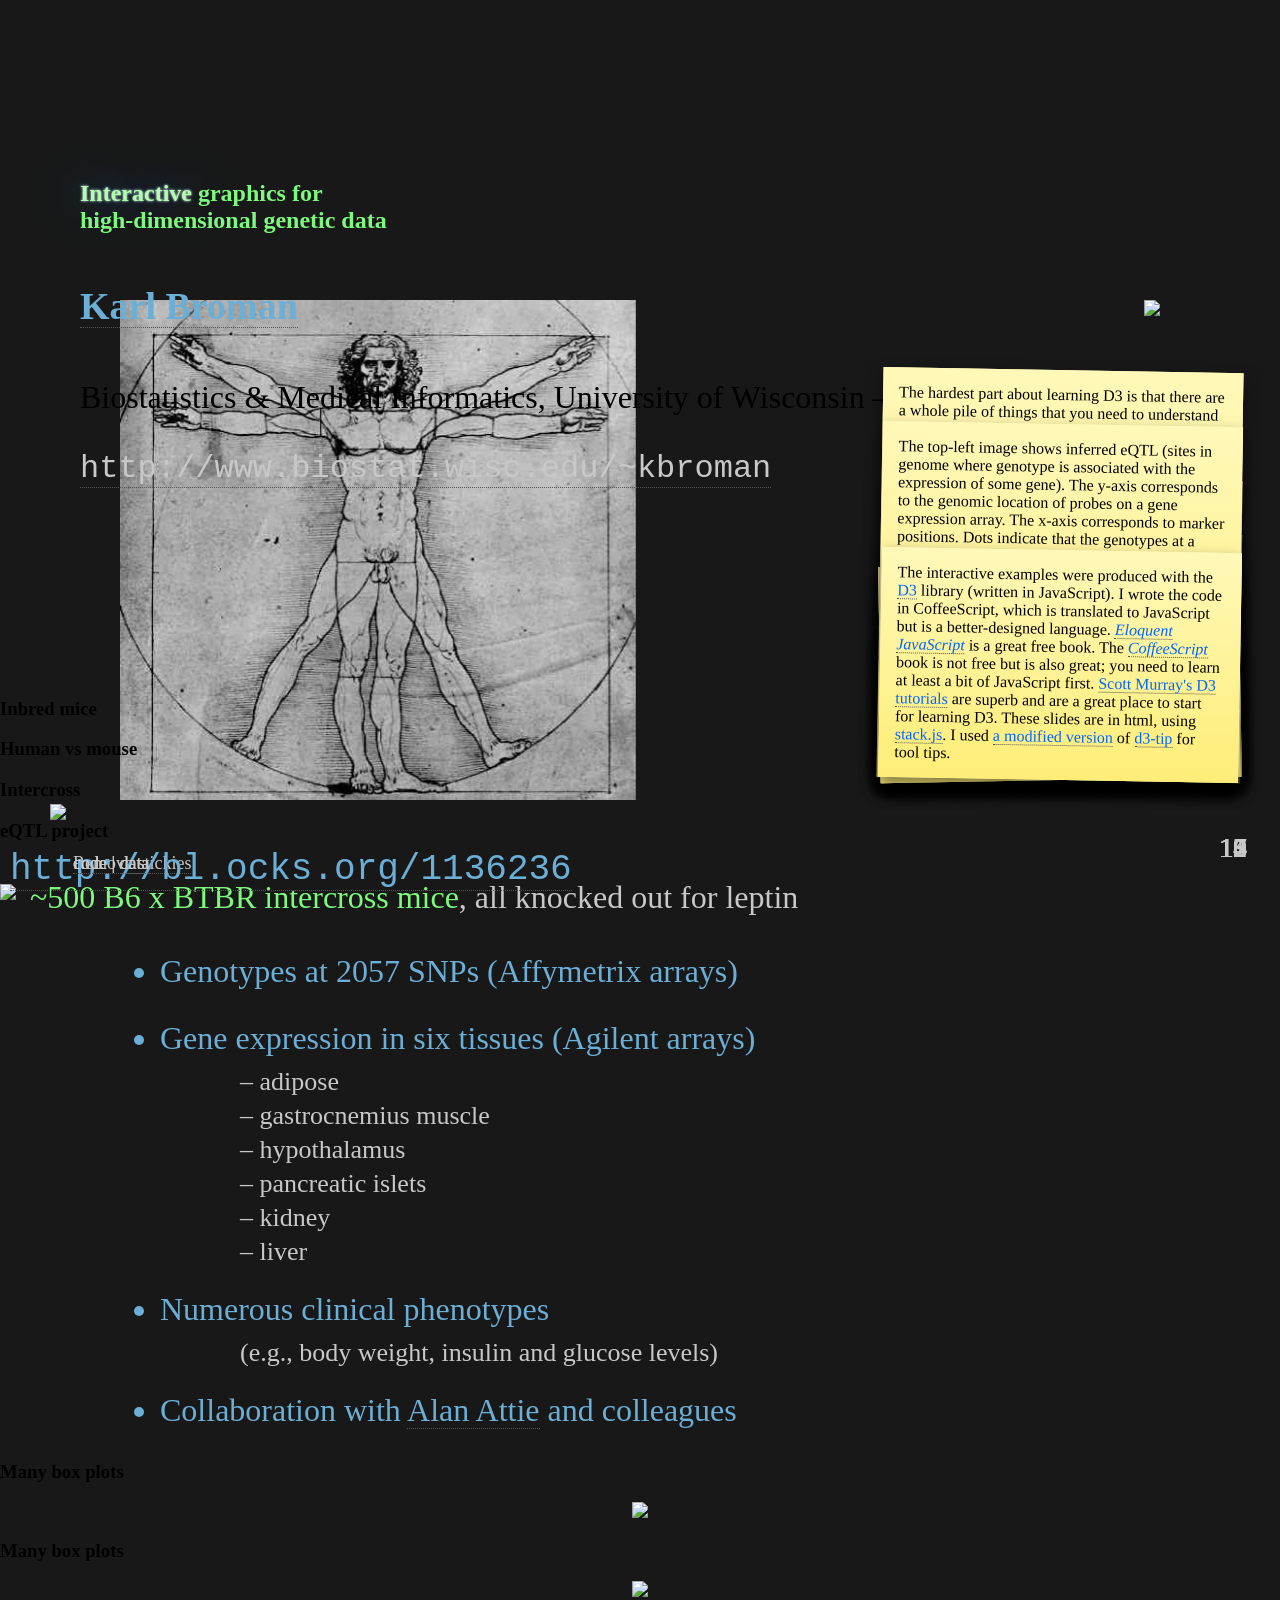
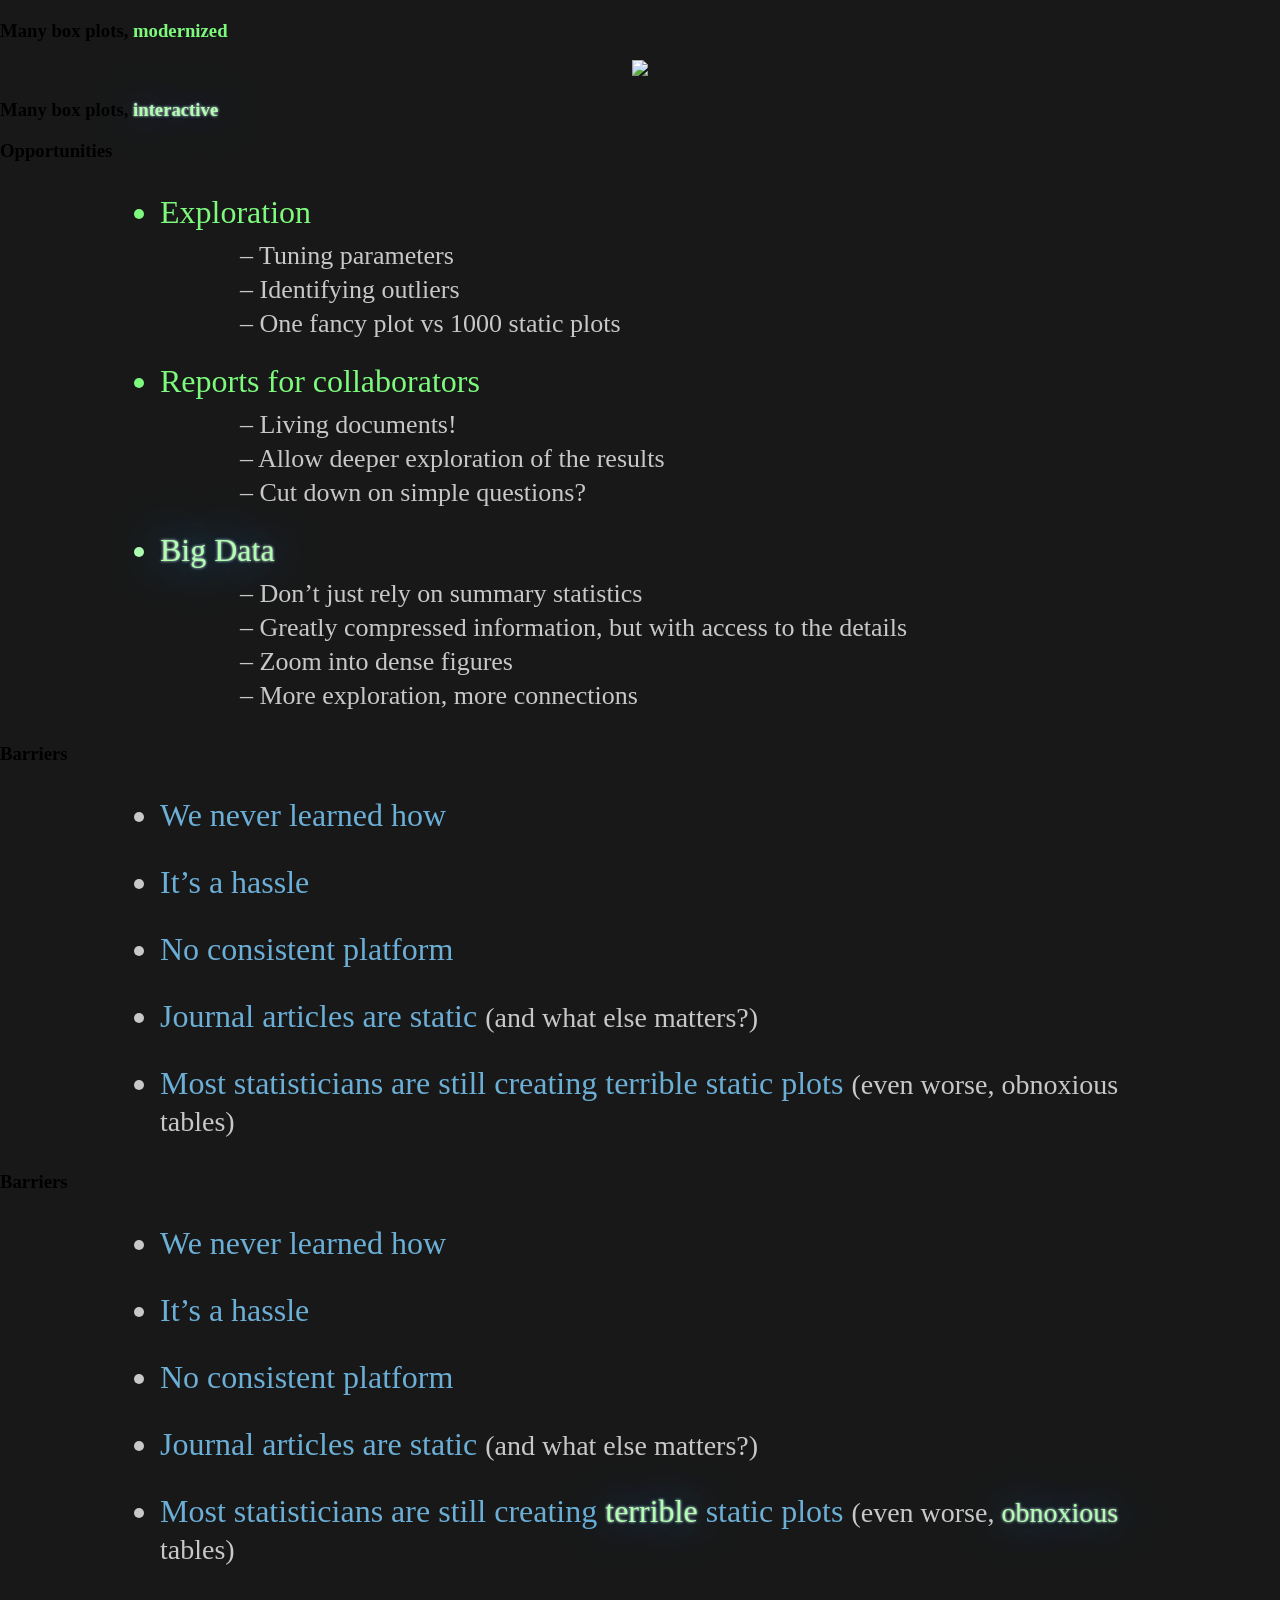
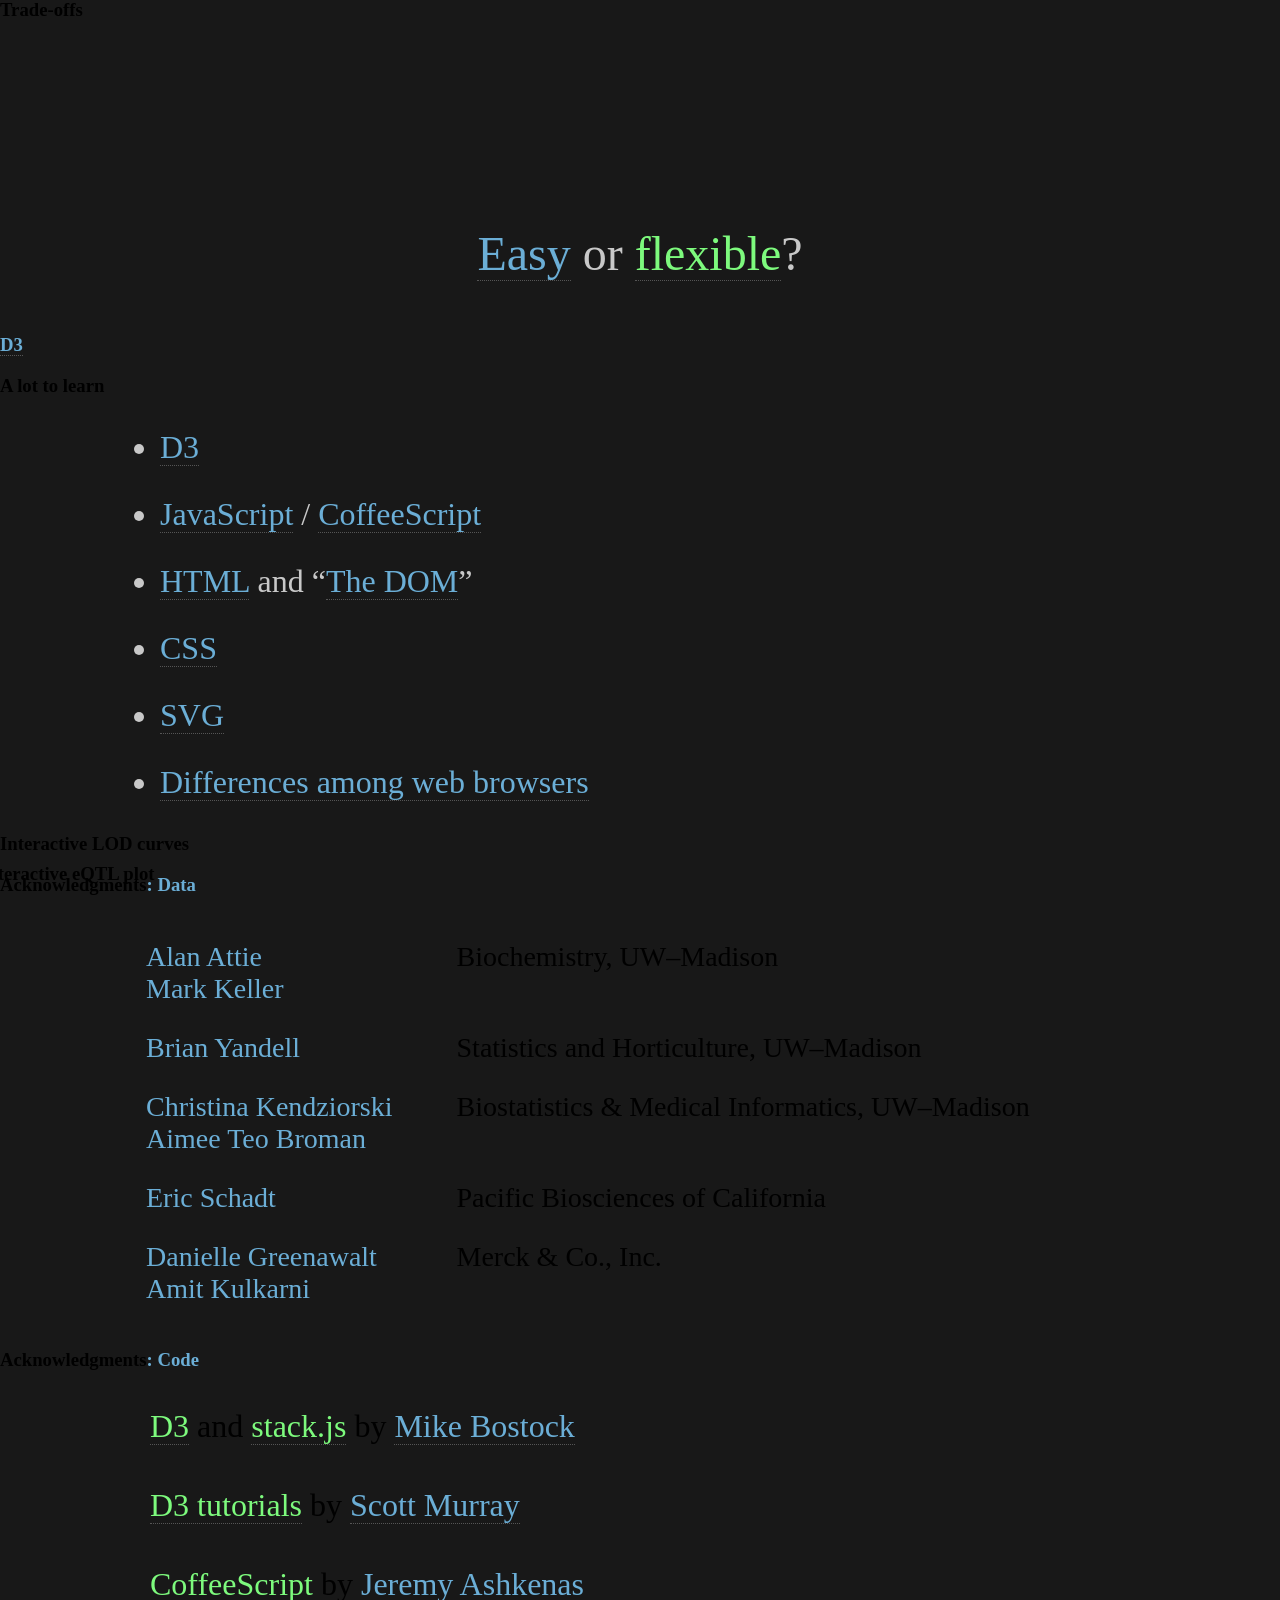
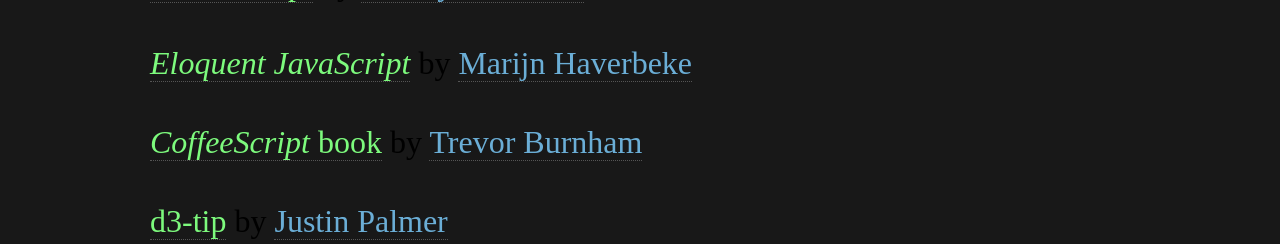
==== index.html @ 9502da22 "Add another acknowledgment slide" ====
<!DOCTYPE html>
<html>
<head>
<meta charset="utf-8">
<meta name="apple-mobile-web-app-capable" content="yes">

<style>
@import url(css/sperm.css);
@import url(css/stack.css);
@import url(css/d3-tip.css);
@import url(css/figures.css);
@import url(css/kbroman_talk.css);
/* comment following line to get rid of notes; uncommented to show notes */
/* @import url(css/kbroman_presentation.css); */
</style>

<script charset="utf-8" type="text/javascript" src="js/d3.js"></script>
<script type="text/javascript" src="js/d3.tip.js"></script>

<title>Interactive graphics for high-dimensional genetic data</title>
</head>
<body class="overview">





<section class="titlepage">
<h2 class="highlight"><font id="flash" class="glow">Interactive</font> graphics for<br> high-dimensional genetic data</h2>

<h4><a href="http://www.biostat.wisc.edu/~kbroman">Karl Broman</a></h4>
<p class="nopadding">Biostatistics &amp; Medical Informatics, University of Wisconsin
&ndash; Madison</p>

<p class="nopadding"><code><a href="http://www.biostat.wisc.edu/~kbroman"
class="gray">http://www.biostat.wisc.edu/~kbroman</a></code></p>

<script type="text/javascript">
var flashText = d3.select("body").select("#flash");

var flashToggle = 0; // when flashing, keeps track of on/off
var stateToggle = 0; // goes between 0 (off), 1 (on) and 2 (flashing)

var flashFunc =
      function() {
        flashText.attr("class", function() {
          if(flashToggle==5) {
            flashToggle=-1;
            return("highlight"); }
          else return("glow"); });

        flashToggle++;
      };

var flashInterval = setInterval(flashFunc, 400);

flashText.on("click", function() {
    if(stateToggle==0) {
      clearInterval(flashInterval);
      d3.select(this).attr("class", "highlight");
    }
    else if(stateToggle==1) {
      d3.select(this).attr("class", "glow");
    }
    else {
      d3.select(this).attr("class", "highlight");
      flashToggle = 0;
      flashInterval = setInterval(flashFunc, 400);
    }
    stateToggle++;
    if(stateToggle > 2) stateToggle = 0;
});
</script>

<p class="codelink"><a href="presentation.html" class="gray">Remove stickies</a>

<aside>
I've come to believe that data visualization can be more important
than precise statistical inference, particularly for high-dimensional
data.  In these slides, I will show a bit of my efforts to develop
interactive graphics for expression genetic data.<br><br>

Click on the link at the bottom-left to remove these
notes.<br><br>

The flashing &ldquo;interactive&rdquo; is a joke; click
on it to switch among off/on/flashing.<br><br>

These slides were tested for Safari on a Mac and might look terrible
in some browsers.  I have a lot more to learn about handling browser
differences.
</aside>

</section>





<section>

<h3>Inbred mice</h3>

<img style="position:fixed;bottom: 0px; left:0px; z-index: -1;" width="1280px" src="figs/inbredmice.jpg" />

<aside>
I first need to provide a bit of context.  My research concerns
genetics, and I focus particularly on mouse genetics.<br><br> I think
these are <a href="http://jaxmice.jax.org/strain/000689.html">SWR
mice</a>; the photo is from <a
href="http://cals.ncsu.edu/genetics/index.php/people/david-threadgill/">David
Threadgill</a>.
</aside>

<p class="pg">2</p></section>






<section>

<h3>Human vs mouse</h3>

<img style="position:fixed;top: 300px; left:120px; z-index: -1;" height="500px" src="figs/da-vinci-man.jpg" />

<img style="position:fixed;top: 300px; right:120px; z-index: -1;" height="500px" src="figs/vitruvian_mouse.jpg" />

<aside>
Mice are not humans, but you can learn a great deal about human
biology and disease from mice.<br><br>

The figure on the right is from <a
href="http://www.daviddeen.com">David Deen</a>.
</aside>


<p class="pg">3</p></section>





<section>

<h3>Intercross</h3>

<img style="position:fixed;bottom: 80px; left:50px; z-index: -1;" src="figs/intercross.png" />

<aside>
I study the genetics of complex traits in experimental crosses.  The
intercross is the most common type of experimental cross: two inbred
strains are mated, and then their offspring are mated.  We measure
genotypes along chromosomes and look for sites in the genome for which
genotype is associated with some trait.
</aside>

<p class="pg">4</p></section>



<section>

<h3>eQTL project</h3>

<p class="highlight">~500 B6 x BTBR intercross mice<font class="gray">, all knocked out for leptin</font></h4>

<ul class="tight">
  <li class="lowlight">Genotypes at 2057 SNPs (Affymetrix arrays)</li>
  <li class="lowlight">Gene expression in six tissues (Agilent arrays)</li>
      <ul>
        <li>adipose</li>
        <li>gastrocnemius muscle</li>
        <li>hypothalamus</li>
        <li>pancreatic islets</li>
        <li>kidney</li>
        <li>liver</li>
      </ul>
  <li class="lowlight">Numerous clinical phenotypes</li>
      <ul class="nodash"><li>(e.g., body weight, insulin and glucose levels)</li></ul>
  <li class="lowlight">Collaboration with <a href="http://www.biochem.wisc.edu/faculty/attie/">Alan Attie</a> and colleagues</li>

</ul>       



<aside>
My first adventure with big data: 500 mice x 6 arrays x 40k
measurements.  The goal is to identify genes that contribute to
obesity-induced diabetes.<br><br>

With 500 arrays of 40k measurements, you would think we would be
making many more plots than usual.  But, rather, we tend to make <font
class="highlight">no</font> plots<br><br>

If you can't look at all 500 histograms, you tend not to look at any.
</aside>

<p class="pg">5</p></section>





<section>
<h3>Many box plots</h3>


<div align="center">
<img src="figs/manyboxplots_oldschool.png">
</div>

<aside>500 boxplots, each summarizing 40k measurements.
<br><br> Standard box plots don't work well with large data sets.  The
usual five-number summaries don't give tail information, and it's hard
to show <font class="highlight">many</font> boxplots.</aside>


<p class="pg">6</p></section>





<section>
<h3>Many box plots</h3>


<div align="center">
<img src="figs/manyboxplots_oldschoolB.png">
</div>

<aside>Boxplots with large datasets are made even worse by use of
the usual rule for depicting &ldquo;outliers.&rdquo; </aside>


<p class="pg">6</p></section>





<section>
<h3>Many box plots, <font class="highlight">modernized</font></h3>


<div align="center">
<img src="figs/manyboxplots.png">
</div>

<aside>
I like this better: use lines to connect various quantiles. (Here, the
1, 5, 10, 25, 50, 75, 90, 95, and 99%iles.)  <br><br>

Wouldn't it be nice to click on an array and see the corresponding
histogram?
</aside>


<p class="pg">7</p></section>



<section>
<h3>Many box plots, <font class="glow">interactive</font></h3>


<div id="manyboxplots">
</div>

<aside>
Hover over an array above and see the corresponding histogram.  Click
on an array for the histogram to persist; click again to make it go
away.<br><br>

Why aren't all of our graphs interactive?
</aside>


<p class="codelink">
<a href="coffee/manyboxplots.coffee" class="gray">code</a> |
<a href="data/hypo.json" class="gray">data</a>


<script type="text/javascript" src="js/manyboxplots.js"></script>
<p class="pg">8</p></section>



<section>
<h3>Opportunities</h3>

<ul class="tight">
  <li class="highlight">Exploration</li>
       <ul>
         <li>Tuning parameters
         <li>Identifying outliers
         <li>One fancy plot vs 1000 static plots
       </ul>

  <li class="highlight">Reports for collaborators</li>
       <ul>
         <li>Living documents!
         <li>Allow deeper exploration of the results
         <li>Cut down on simple questions?
       </ul>

  <li class="glow">Big Data</li>
       <ul>
         <li>Don&rsquo;t just rely on summary statistics
         <li>Greatly compressed information, but with access to the details
         <li>Zoom into dense figures
         <li>More exploration, more connections
       </ul>

</ul>

<aside>
The routine use of interactive graphics for exploratory data analysis
seems a bit out of reach, but surely is possible.<br><br>

Incorporating such graphics in reports to our collaborators could be
really valueable.<br><br>

Perhaps the greatest opportunity is for the exploration of large,
complex data sets.
</aside>

<p class="pg">9</p></section>



<section>
<h3>Barriers</h3>

<ul class=small style="margin-right:100px;">
  <li><font class="lowlight">We never learned how</font>
  <li><font class="lowlight">It&rsquo;s a hassle</font>
  <li><font class="lowlight">No consistent platform</font>
  <li><font class="lowlight">Journal articles are static</font> <font
  class="small">(and what else matters?)</font>
  <li><font class="lowlight">Most statisticians are still creating terrible static plots</font>
       <font class="small">(even worse, obnoxious tables)</font>
</ul>

<aside>
Why aren&rsquo;t statisticians making interactive graphs?  Primarily
because we&rsquo;ve not learned how.  And it does remain somewhat
difficult.  And there are too many options, most of them incompletely
developed.<br><br>

But I think the primary reason is that journal articles are static, so
what incentive is there to develop interactive graphics tools?
<br><br>

And then most statisticians are still putting little care into
visualizations, at all.
</aside>

<p class="pg">10</p></section>

<section>
<h3>Barriers</h3>

<ul class=small style="margin-right:100px;">
  <li><font class="lowlight">We never learned how</font>
  <li><font class="lowlight">It&rsquo;s a hassle</font>
  <li><font class="lowlight">No consistent platform</font>
  <li><font class="lowlight">Journal articles are static</font> <font
  class="small">(and what else matters?)</font>
  <li><font class="lowlight">Most statisticians are still creating <font class="glow">terrible</font> static plots</font>
       <font class="small">(even worse, <font class="glow">obnoxious</font> tables)</font>
</ul>

<aside>
I mean it!  Lots of statisticians just create crappy tables, because
they&rsquo;re lazy and don&rsquo;t care.
</aside>

<p class="pg">10</p></section>



<section>
<h3>Trade-offs</h3>

<p align="center" style="margin-top:200px;font-size: 48px;"> <a href="http://code.google.com/p/google-motion-charts-with-r/">Easy</a> <font
  class="gray">or <a href="http://d3js.org" class="highlight">flexible</a>?</font>


<aside>
You have to choose between easy or flexible; you can&rsquo;t have
both.  I&rsquo;m going for flexible.
</aside>

<p class="pg">11</p></section>



<section nopadding>

<h3><a href="http://d3js.org">D3</a></h3>

<div id="sperm" class="sperm" style="position:fixed;top:-10px;left:-50px;width:1280px;height:960px;">
</div>

<div style="position:fixed;bottom:10px;left:10px;">
<code style="font-size:36px;"><a href="http://bl.ocks.org/1136236">http://bl.ocks.org/1136236</a></code></div>

<aside>
I'm focusing on using <a href="http://d3js.org">D3</a>, a javascript
library for data visualization.  (D3 stands for &ldquo;data-driven
documents.&rdquo;)<br><br>

This is one of the images that convinced me that I wanted to learn D3.
The code is surprisingly short and easy to follow.<br><br>

There are lots of additional examples at the <a
href="https://github.com/mbostock/d3/wiki/Gallery">D3 gallery</a>.
</aside>

<p class="pg">12</p>
</section>


<section>
<h3>A lot to learn</h3>

<ul class="small">
  <li><a href="http://d3js.org">D3</a>
  <li><a href="https://developer.mozilla.org/en-US/docs/JavaScript">JavaScript</a> /
      <a href="http://coffeescript.org">CoffeeScript</a>
  <li><a href="https://developer.mozilla.org/en-US/docs/HTML/HTML5">HTML</a> and &ldquo;<a href="http://en.wikipedia.org/wiki/Document_Object_Model">The DOM</a>&rdquo;
  <li><a href="https://developer.mozilla.org/en-US/docs/CSS">CSS</a>
  <li><a href="https://developer.mozilla.org/en-US/docs/SVG">SVG</a>
  <li><a href="http://caniuse.com">Differences among web browsers</a>
</ul>

<aside>
The hardest part about learning D3 is that there are a whole pile of
things that you need to understand simultaneously, and some of them
are rather dull. <br><br>

You need to learn the D3 library and also to code in JavaScript or
CoffeeScript (a nicer language that is translated to JavaScript).  And
the way D3 works is by manipulating elements in an HTML file,
particularly elements in an SVG object. (SVG stands for
&ldquo;scaleable vector graphics;&rdquo; it's an html-like way to
specify an image.)<br><br>

So you need to know HTML and SVG, and then also CSS (&ldquo;cascading
style sheets&rdquo;), for controlling the style (e.g. color) of
different HTML or SVG elements.<br><br>

Particularly painful is that the different browsers behave somewhat
differently, and you need to take that into account if you want your
visualizations to be useable in any browser.
</aside>

<p class="pg">13</p></section>
</section>



<section>
<h3>Interactive LOD curves</h3>

<div id="lod_and_effect" class="fig"></div>


<aside>
The curves at the top correspond to a measure of association between
genotype and insulin level.  LOD scores are log<sub>10</sub>
likelihood ratios: a transformation of the F statistic from
ANOVA.<br><br>

Click on a chromosome in the top panel to see a detailed view in the
lower-left panel.  Click on a marker in the lower-left panel to see
effect estimates and raw data on the right.  Hover over things on the
right to get some further information.
</aside>


<p class="codelink">
<a href="coffee/lod_and_effect.coffee" class="gray">code</a> |
<a href="data/insulinlod.json" class="gray">data</a>


<script type="text/javascript" src="js/lod_and_effect.js"></script>
<p class="pg">14</p></section>




<section nopadding>

<h3 style="margin-top:-10px;margin-left:-20px;">Interactive eQTL plot</h3>

<div id="cistrans" class="fig" style="margin-top:-30px;"></div>


<aside>
The top-left image shows inferred eQTL (sites in genome where genotype
is associated with the expression of some gene).  The y-axis
corresponds to the genomic location of probes on a gene expression
array.  The x-axis corresponds to marker positions.  Dots indicate
that the genotypes at a particular marker are associated with the
expression of a particular probe.<br><br>

Hover over a point in the top-right to see all eQTL for a given probe.
Click on a point to see the LOD curves across the genome for that
probe: the association between that probe's expression and genotype at
each position in the genome.<br><br>

Click on a marker in the lower LOD curve plot to see the corresponding
phenotype-vs-genotype plot in the top-right.
</aside>


<p class="codelink">
<a href="coffee/cistrans.coffee" class="gray">code</a> |
<a href="data/insulin_eqtl.json" class="gray">data</a>


<script type="text/javascript" src="js/cistrans.js"></script>
<p class="pg">15</p></section>




<section>
<h3>Acknowledgments<font class="lowlight">: Data</font></h3>

<div style="margin-left:120px;font-size:28px;">

<table cellspacing=25>
  <tr valign="top">
     <td class="lowlight">Alan Attie<br>Mark Keller</td>
     <td width=10></td>
     <td>Biochemistry, UW&ndash;Madison</td>
     </tr>

  <tr valign="top">
     <td class="lowlight">Brian Yandell</td>
     <td></td>
     <td>Statistics and Horticulture, UW&ndash;Madison</td>
     </tr>

  <tr valign="top">
     <td class="lowlight">Christina Kendziorski<br>Aimee Teo Broman</td>
     <td></td>
     <td>Biostatistics & Medical Informatics, UW&ndash;Madison</td>
     </tr>

  <tr valign="top">
     <td class="lowlight">Eric Schadt
     <td></td>
     <td>Pacific Biosciences of California</td>
     </tr>

  <tr valign="top">
     <td class="lowlight">Danielle Greenawalt<br>Amit Kulkarni</td>
     <td></td>
     <td>Merck & Co., Inc.</td>
     </tr>
</table>
</div>

<aside>
Many people are involved in the study that led to this work.
</aside>

<p class="pg">16</p></section>

<section>
<h3>Acknowledgments<font class="lowlight">: Code</font></h3>

<div style="margin-left:120px">
  <p><a href="http://d3js.org" class="highlight">D3</a> and <a href="https://github.com/mbostock/stack" class="highlight">stack.js</a> by <a href="http://bost.ocks.org/mike" rel="author">Mike Bostock</a>

  <p><a href="http://alignedleft.com/tutorials/d3"
  class="highlight">D3 tutorials</a> by <a href="http://alignedleft.com">Scott Murray</a>

  <p><a href="http://coffeescript.org" class="highlight">CoffeeScript</a> by <a
  href="https://github.com/jashkenas">Jeremy Ashkenas</a>

  <p><a href="http://eloquentjavascript.net"
  class="highlight"><i>Eloquent JavaScript</i></a> by <a href="http://marijnhaverbeke.nl">Marijn Haverbeke</a>

  <p><a href="http://pragprog.com/book/tbcoffee/coffeescript"
  class="highlight"><i>CoffeeScript</i> book</a> by <a href="http://trevorburnham.com">Trevor Burnham</a>

  <p><a href="https://github.com/Caged/d3-tip" class="highlight">d3-tip</a> by <a href="http://labratrevenge.com">Justin Palmer</a>
</div>

<aside>
The interactive examples
were produced with the <a href="http://d3js.org">D3</a>
library (written in JavaScript). I wrote the code in CoffeeScript,
which is translated to JavaScript but is a better-designed language.  <a
href="http://eloquentjavascript.net"><i>Eloquent JavaScript</i></a> is
a great free book.  The <a
href="http://pragprog.com/book/tbcoffee/coffeescript"><i>CoffeeScript</i></a>
book is not free but is also great; you need to learn at least a bit of
JavaScript first.  <a href="http://alignedleft.com/tutorials/d3">Scott
Murray's D3 tutorials</a> are superb and are a great place to start
for learning D3.  These slides are in html, using <a
href="https://github.com/mbostock/stack">stack.js</a>.  I used <a
href="http://github.com/kbroman/d3-tip">a modified version</a> of <a
href="http://github.com/Caged/d3-tip">d3-tip</a> for tool tips.
</aside>

<p class="pg">17</p></section>


<script type="text/javascript" src="js/sperm.js"></script>
<script type="text/javascript" src="js/stack.v0.js"></script>
</body>
</html>
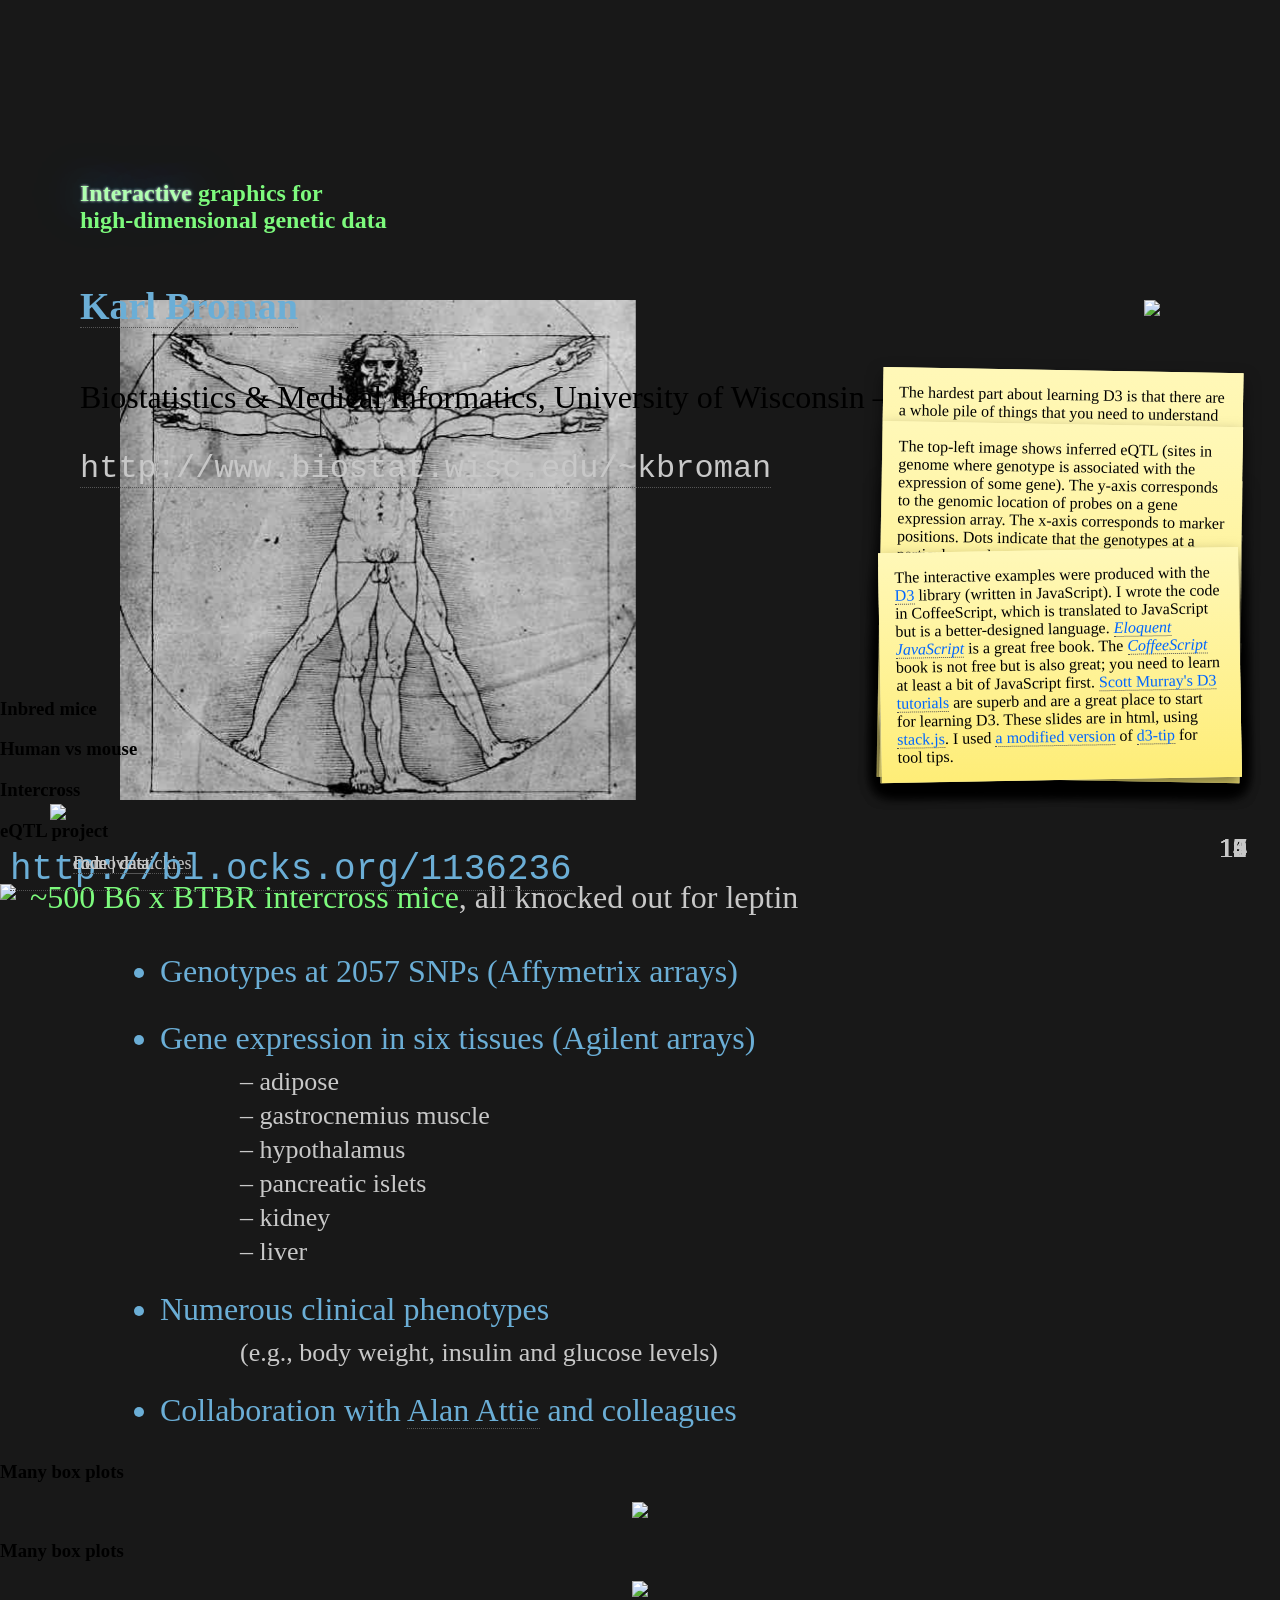
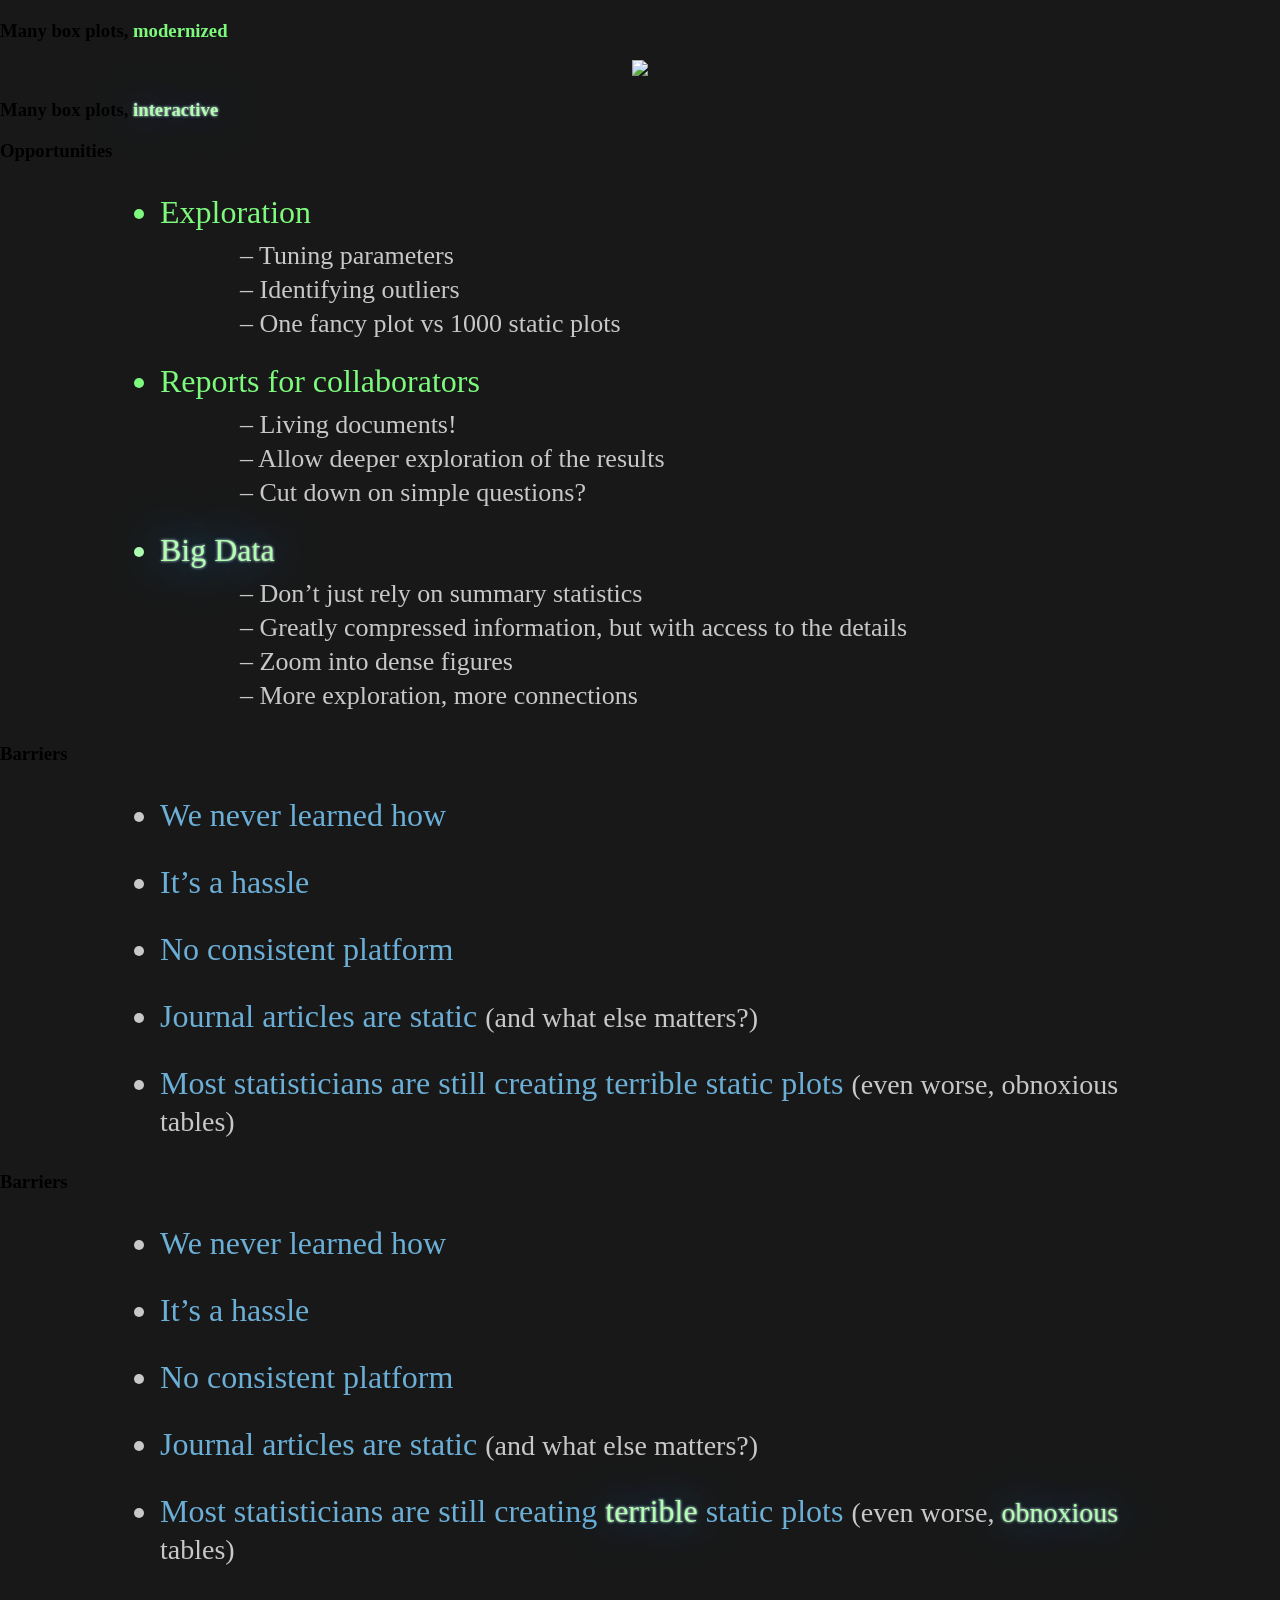
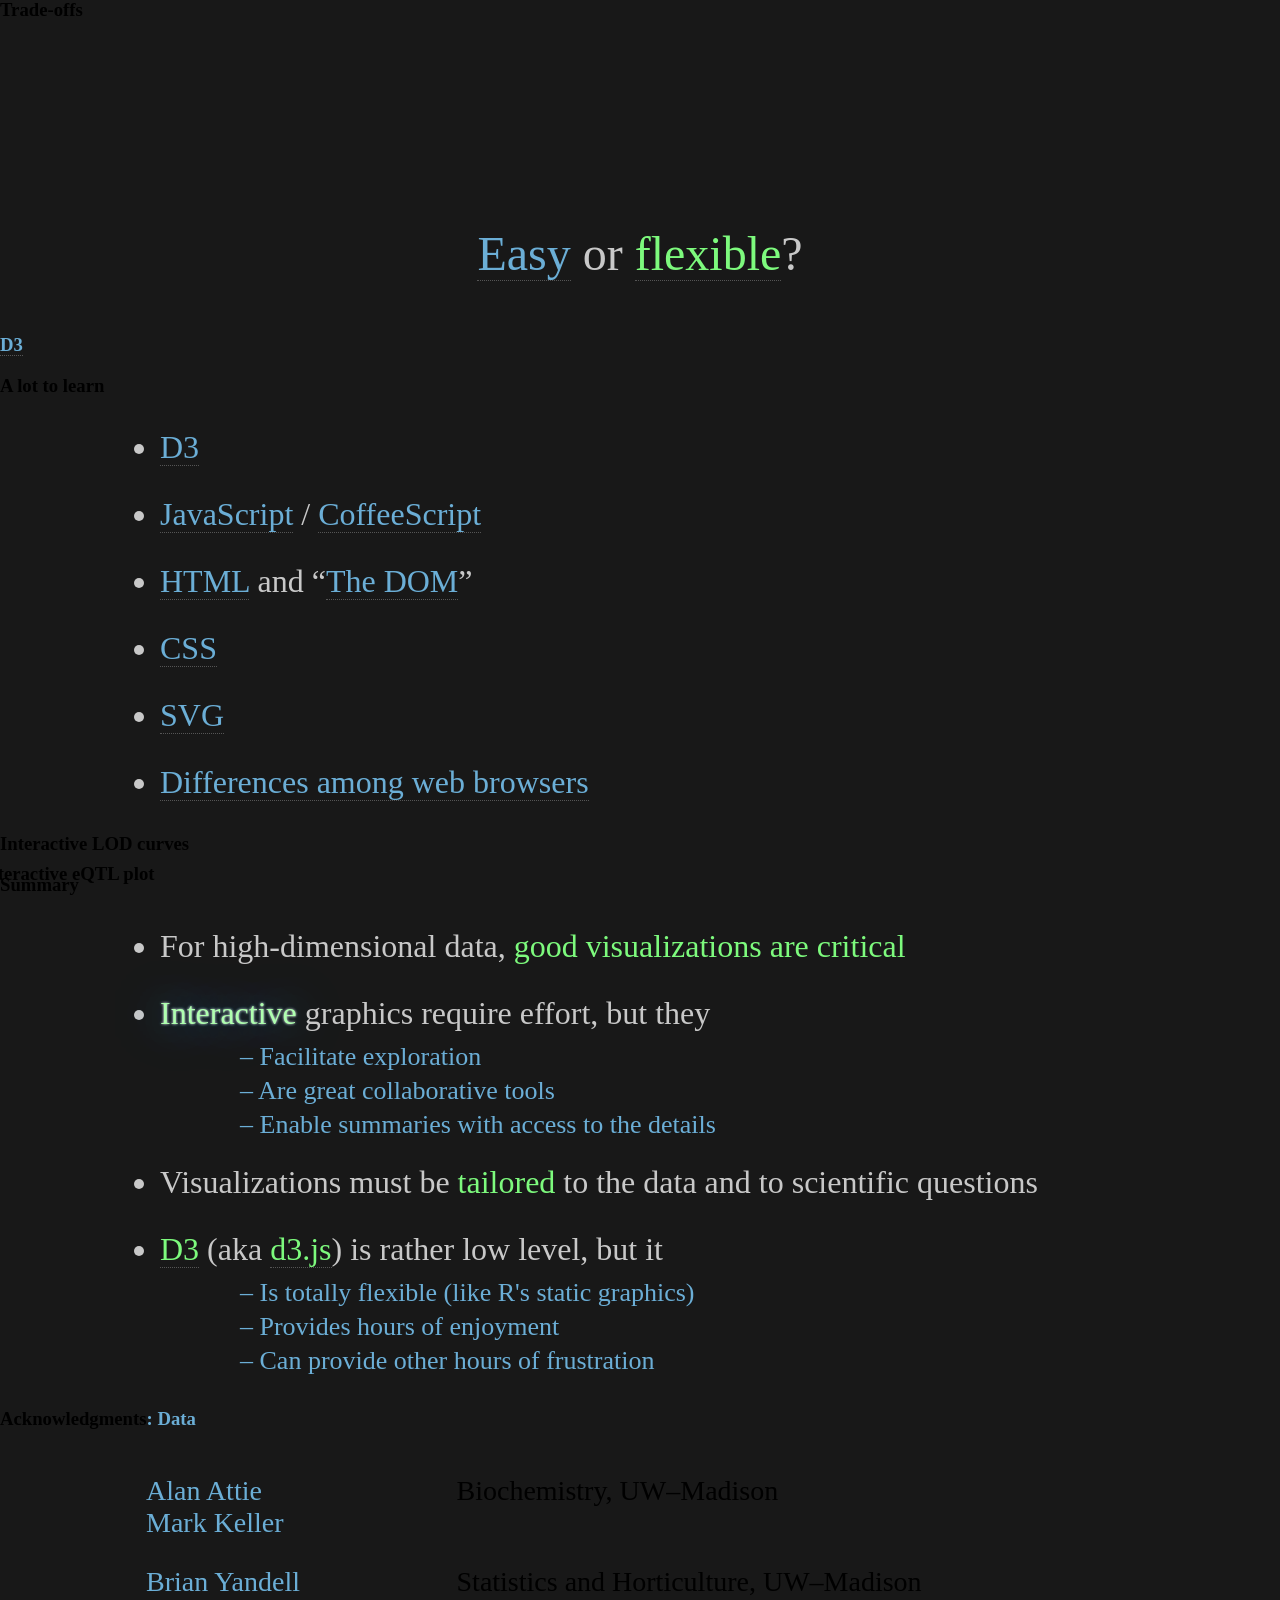
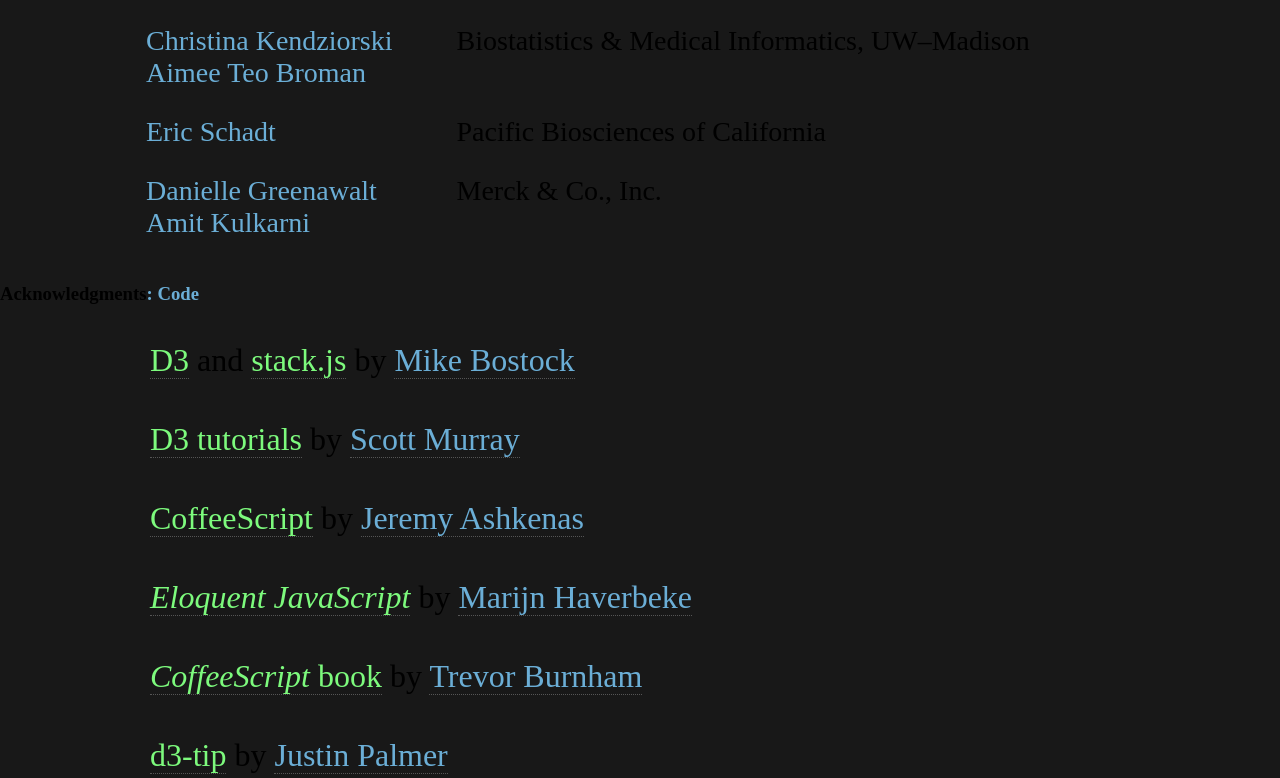
==== commit d3573c57: "Add summary slide" ====
--- a/index.html
+++ b/index.html
@@ -530,6 +530,44 @@
 
 
 <section>
+<h3>Summary</h3>
+
+<ul class="tight">
+  <li>For high-dimensional data, <font
+  class="highlight">good visualizations are critical</font></li>
+
+  <li><font class="glow">Interactive</font> graphics
+  require effort, but they</li>
+
+      <ul class="lowlight">
+        <li>Facilitate exploration</li>
+        <li>Are great collaborative tools</li>
+        <li>Enable summaries with access to the details</li>
+      </ul>
+
+  <li>Visualizations must be <font
+  class="highlight">tailored</font> to the data and to scientific
+  questions
+
+  <li><a href="http://d3js.org" class="highlight">D3</a> (aka <a
+  href="http://www.d3js.org" class="highlight">d3.js</a>) is rather low level, but it</li>
+      <ul class="lowlight">
+        <li>Is totally flexible (like R's static graphics)</li>
+        <li>Provides hours of enjoyment</li>
+        <li>Can provide other hours of frustration</li>
+      </ul>
+
+</ul>
+
+<aside>
+It's always good to have a summary slide with your key points.
+</aside>
+
+<p class="pg">16</p></section>
+      
+
+
+<section>
 <h3>Acknowledgments<font class="lowlight">: Data</font></h3>
 
 <div style="margin-left:120px;font-size:28px;">
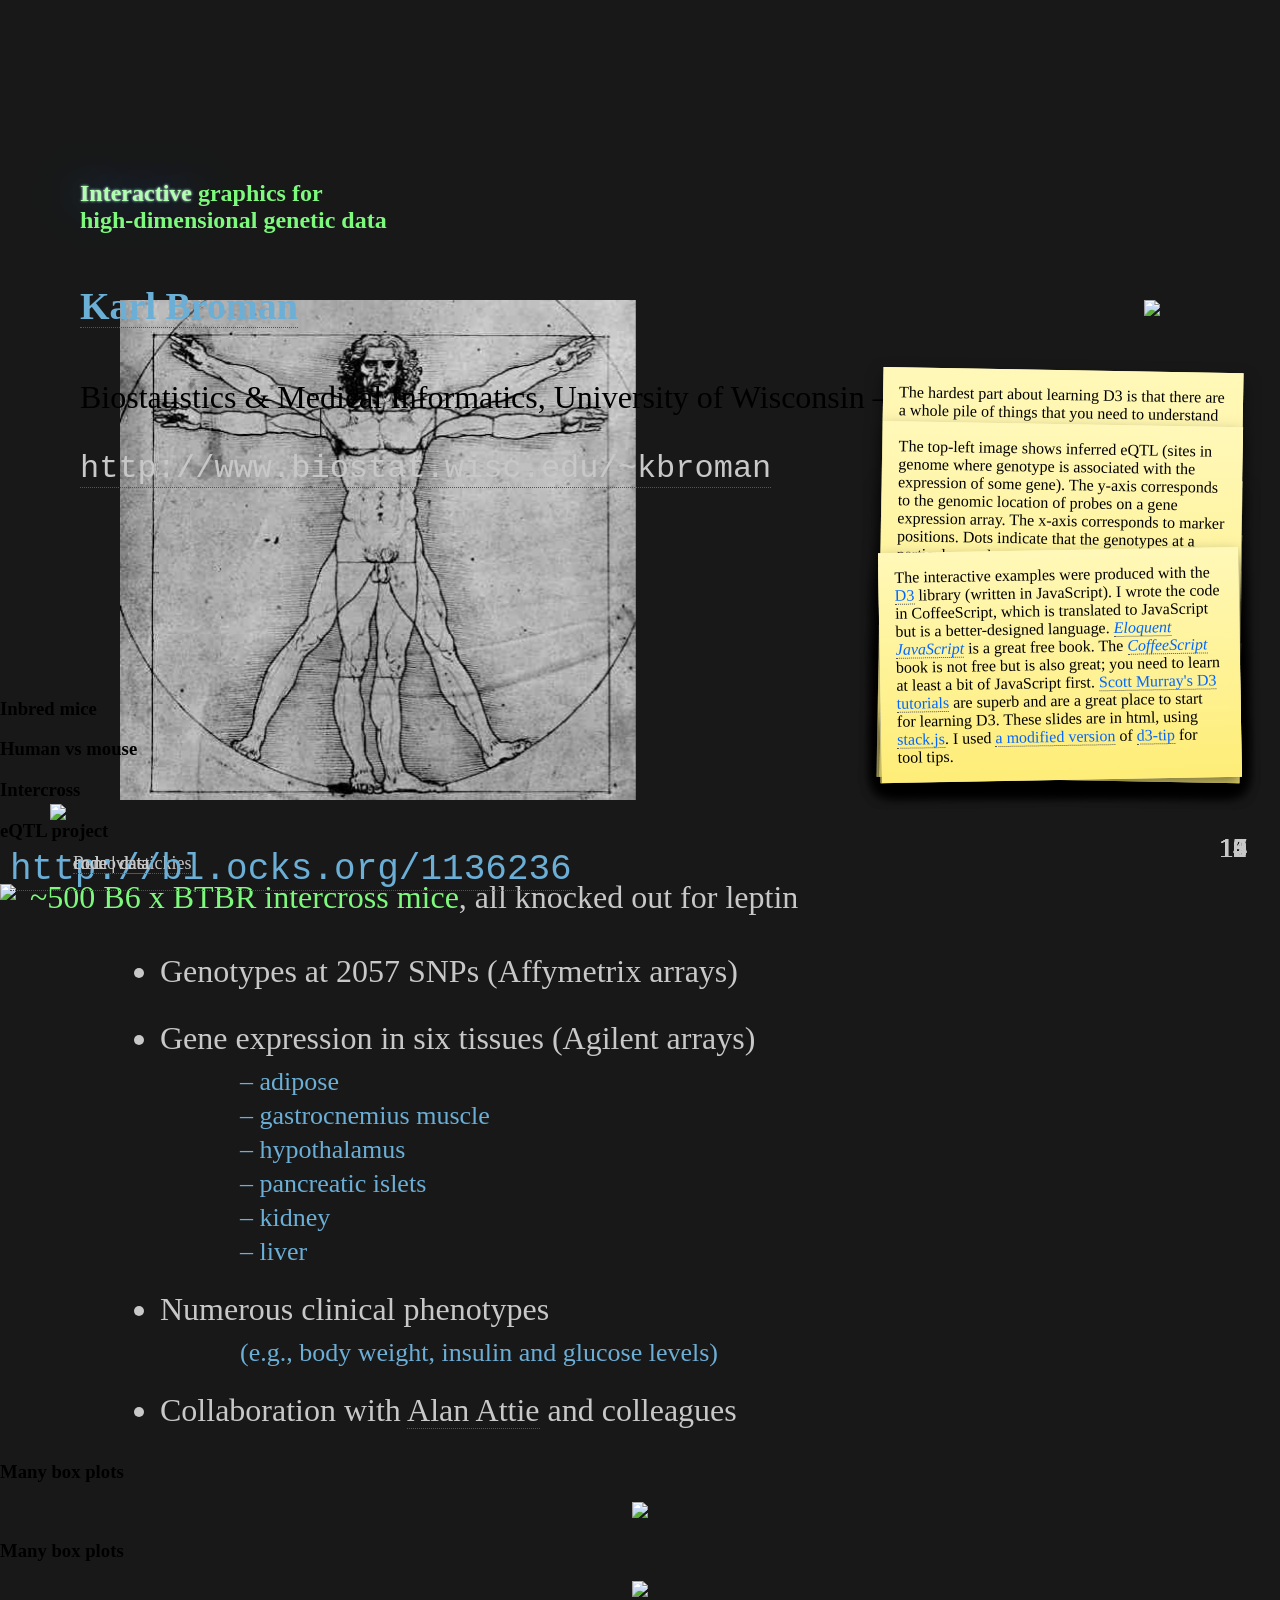
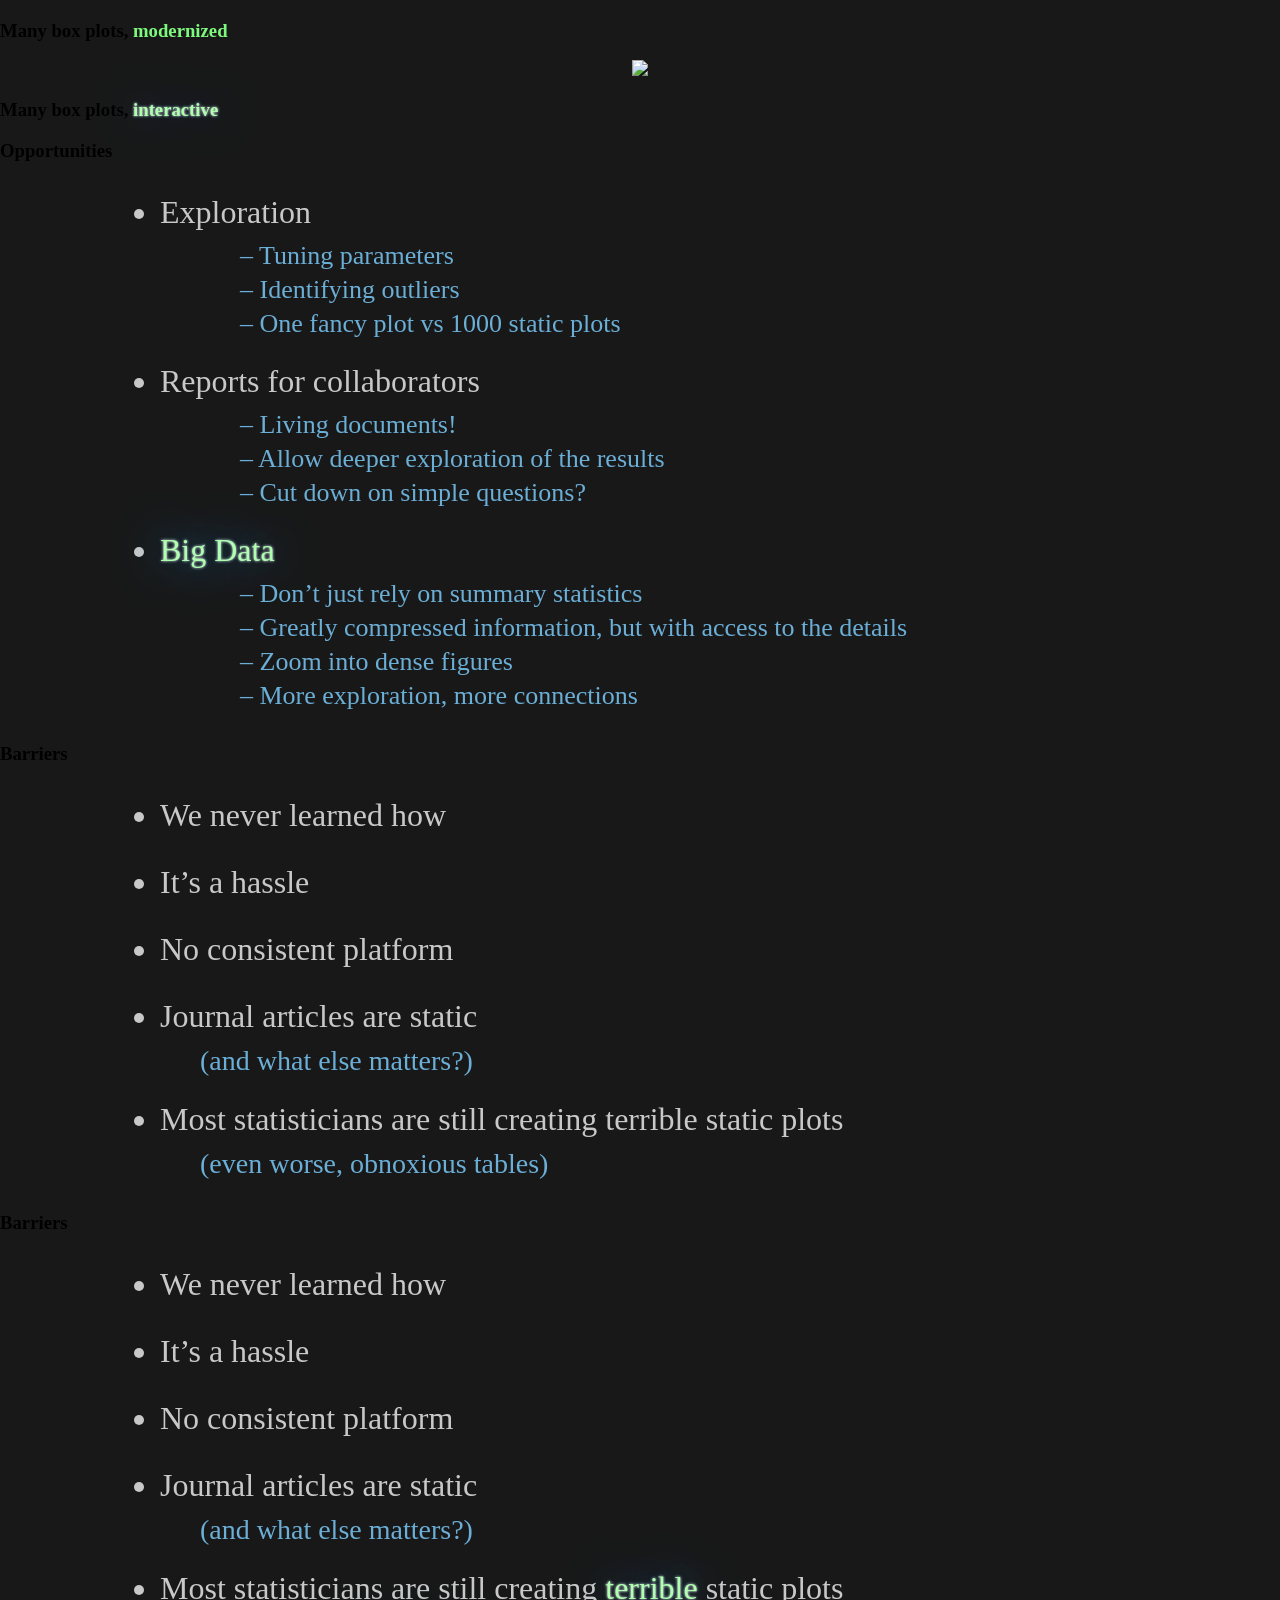
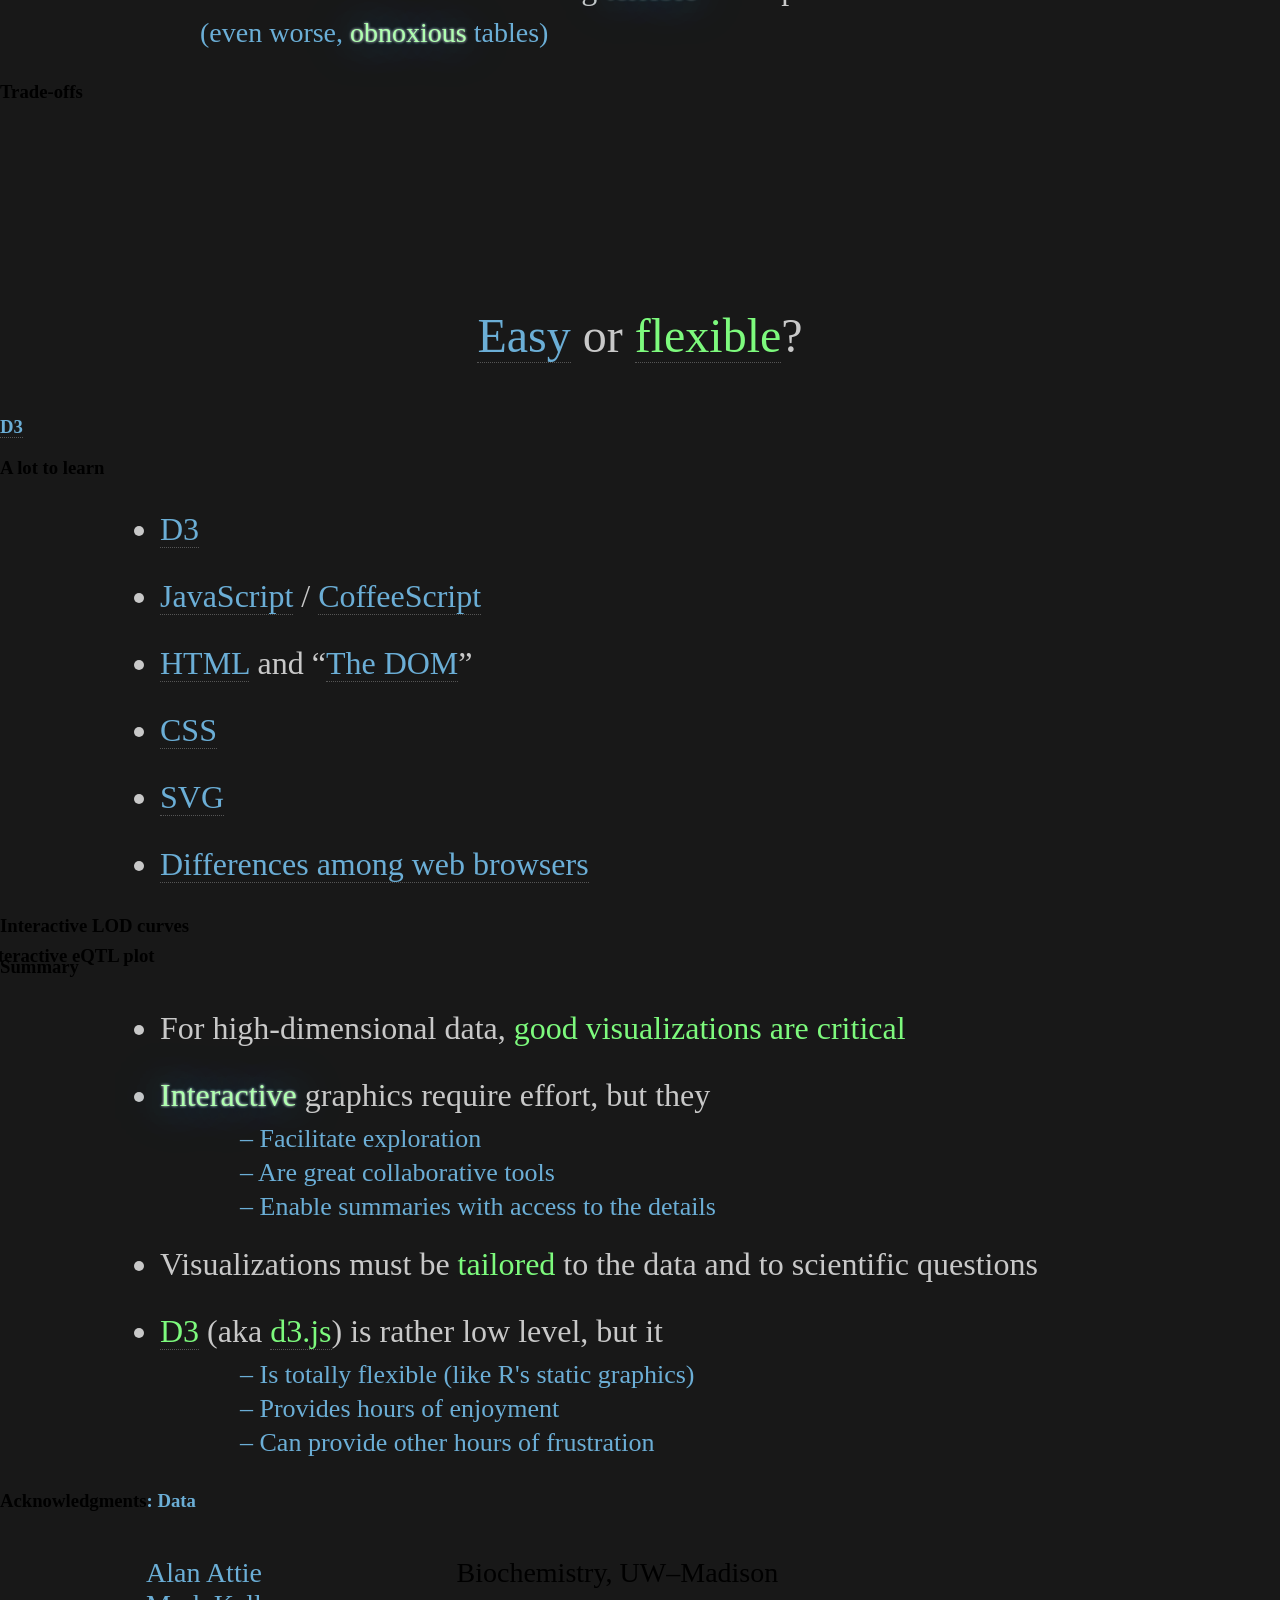
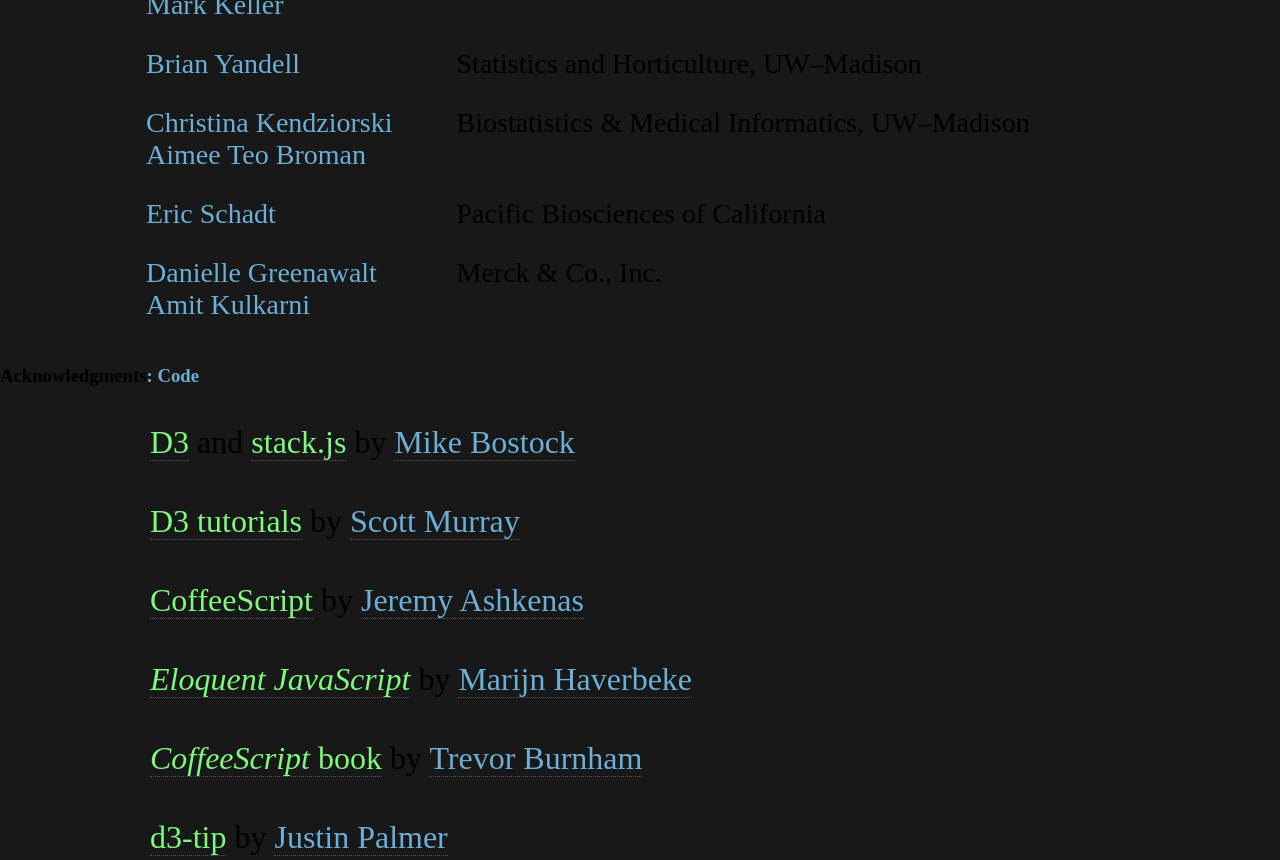
==== commit e3f779c2: "Change colors in bullet lists" ====
--- a/index.html
+++ b/index.html
@@ -167,9 +167,9 @@
 <p class="highlight">~500 B6 x BTBR intercross mice<font class="gray">, all knocked out for leptin</font></h4>
 
 <ul class="tight">
-  <li class="lowlight">Genotypes at 2057 SNPs (Affymetrix arrays)</li>
-  <li class="lowlight">Gene expression in six tissues (Agilent arrays)</li>
-      <ul>
+  <li>Genotypes at 2057 SNPs (Affymetrix arrays)</li>
+  <li>Gene expression in six tissues (Agilent arrays)</li>
+      <ul class="lowlight">
         <li>adipose</li>
         <li>gastrocnemius muscle</li>
         <li>hypothalamus</li>
@@ -177,9 +177,10 @@
         <li>kidney</li>
         <li>liver</li>
       </ul>
-  <li class="lowlight">Numerous clinical phenotypes</li>
-      <ul class="nodash"><li>(e.g., body weight, insulin and glucose levels)</li></ul>
-  <li class="lowlight">Collaboration with <a href="http://www.biochem.wisc.edu/faculty/attie/">Alan Attie</a> and colleagues</li>
+  <li>Numerous clinical phenotypes</li>
+      <ul class="nodash"><li class="lowlight">(e.g., body weight, insulin and glucose levels)</li></ul>
+  <li>Collaboration with <a
+  href="http://www.biochem.wisc.edu/faculty/attie/" class="gray">Alan Attie</a> and colleagues</li>
 
 </ul>       
 
@@ -292,22 +293,22 @@
 <h3>Opportunities</h3>
 
 <ul class="tight">
-  <li class="highlight">Exploration</li>
-       <ul>
+  <li>Exploration</li>
+       <ul class="lowlight">
          <li>Tuning parameters
          <li>Identifying outliers
          <li>One fancy plot vs 1000 static plots
        </ul>
 
-  <li class="highlight">Reports for collaborators</li>
-       <ul>
+  <li>Reports for collaborators</li>
+       <ul class="lowlight">
          <li>Living documents!
          <li>Allow deeper exploration of the results
          <li>Cut down on simple questions?
        </ul>
 
-  <li class="glow">Big Data</li>
-       <ul>
+  <li><font class="glow">Big Data</font></li>
+       <ul class="lowlight">
          <li>Don&rsquo;t just rely on summary statistics
          <li>Greatly compressed information, but with access to the details
          <li>Zoom into dense figures
@@ -334,14 +335,18 @@
 <section>
 <h3>Barriers</h3>
 
-<ul class=small style="margin-right:100px;">
-  <li><font class="lowlight">We never learned how</font>
-  <li><font class="lowlight">It&rsquo;s a hassle</font>
-  <li><font class="lowlight">No consistent platform</font>
-  <li><font class="lowlight">Journal articles are static</font> <font
-  class="small">(and what else matters?)</font>
-  <li><font class="lowlight">Most statisticians are still creating terrible static plots</font>
-       <font class="small">(even worse, obnoxious tables)</font>
+<ul class=tight style="margin-right:100px;">
+  <li>We never learned how</font></li>
+  <li>It&rsquo;s a hassle</font></li>
+  <li>No consistent platform</font></li>
+  <li>Journal articles are static</font></li>
+      <ul class="nodash" style="margin-left:0px;"><li>
+          <font class="lowlight"><font class="small">(and what else matters?)</font></font>
+      </li></ul>
+  <li>Most statisticians are still creating terrible static plots</font></li>
+       <ul class="nodash" style="margin-left:0px;"><li>
+          <font class="lowlight"><font class="small">(even worse, obnoxious tables)</font></font>
+       </li></ul>
 </ul>
 
 <aside>
@@ -363,14 +368,18 @@
 <section>
 <h3>Barriers</h3>
 
-<ul class=small style="margin-right:100px;">
-  <li><font class="lowlight">We never learned how</font>
-  <li><font class="lowlight">It&rsquo;s a hassle</font>
-  <li><font class="lowlight">No consistent platform</font>
-  <li><font class="lowlight">Journal articles are static</font> <font
-  class="small">(and what else matters?)</font>
-  <li><font class="lowlight">Most statisticians are still creating <font class="glow">terrible</font> static plots</font>
-       <font class="small">(even worse, <font class="glow">obnoxious</font> tables)</font>
+<ul class=tight style="margin-right:100px;">
+  <li>We never learned how</font></li>
+  <li>It&rsquo;s a hassle</font></li>
+  <li>No consistent platform</font></li>
+  <li>Journal articles are static</font></li>
+      <ul class="nodash" style="margin-left:0px;"><li>
+          <font class="lowlight"><font class="small">(and what else matters?)</font></font>
+      </li></ul>
+  <li>Most statisticians are still creating <font class="glow">terrible</font> static plots</font></li>
+       <ul class="nodash" style="margin-left:0px;"><li>
+       <font class="lowlight"><font class="small">(even worse, <font class="glow">obnoxious</font> tables)</font></font>
+       </li></ul>
 </ul>
 
 <aside>
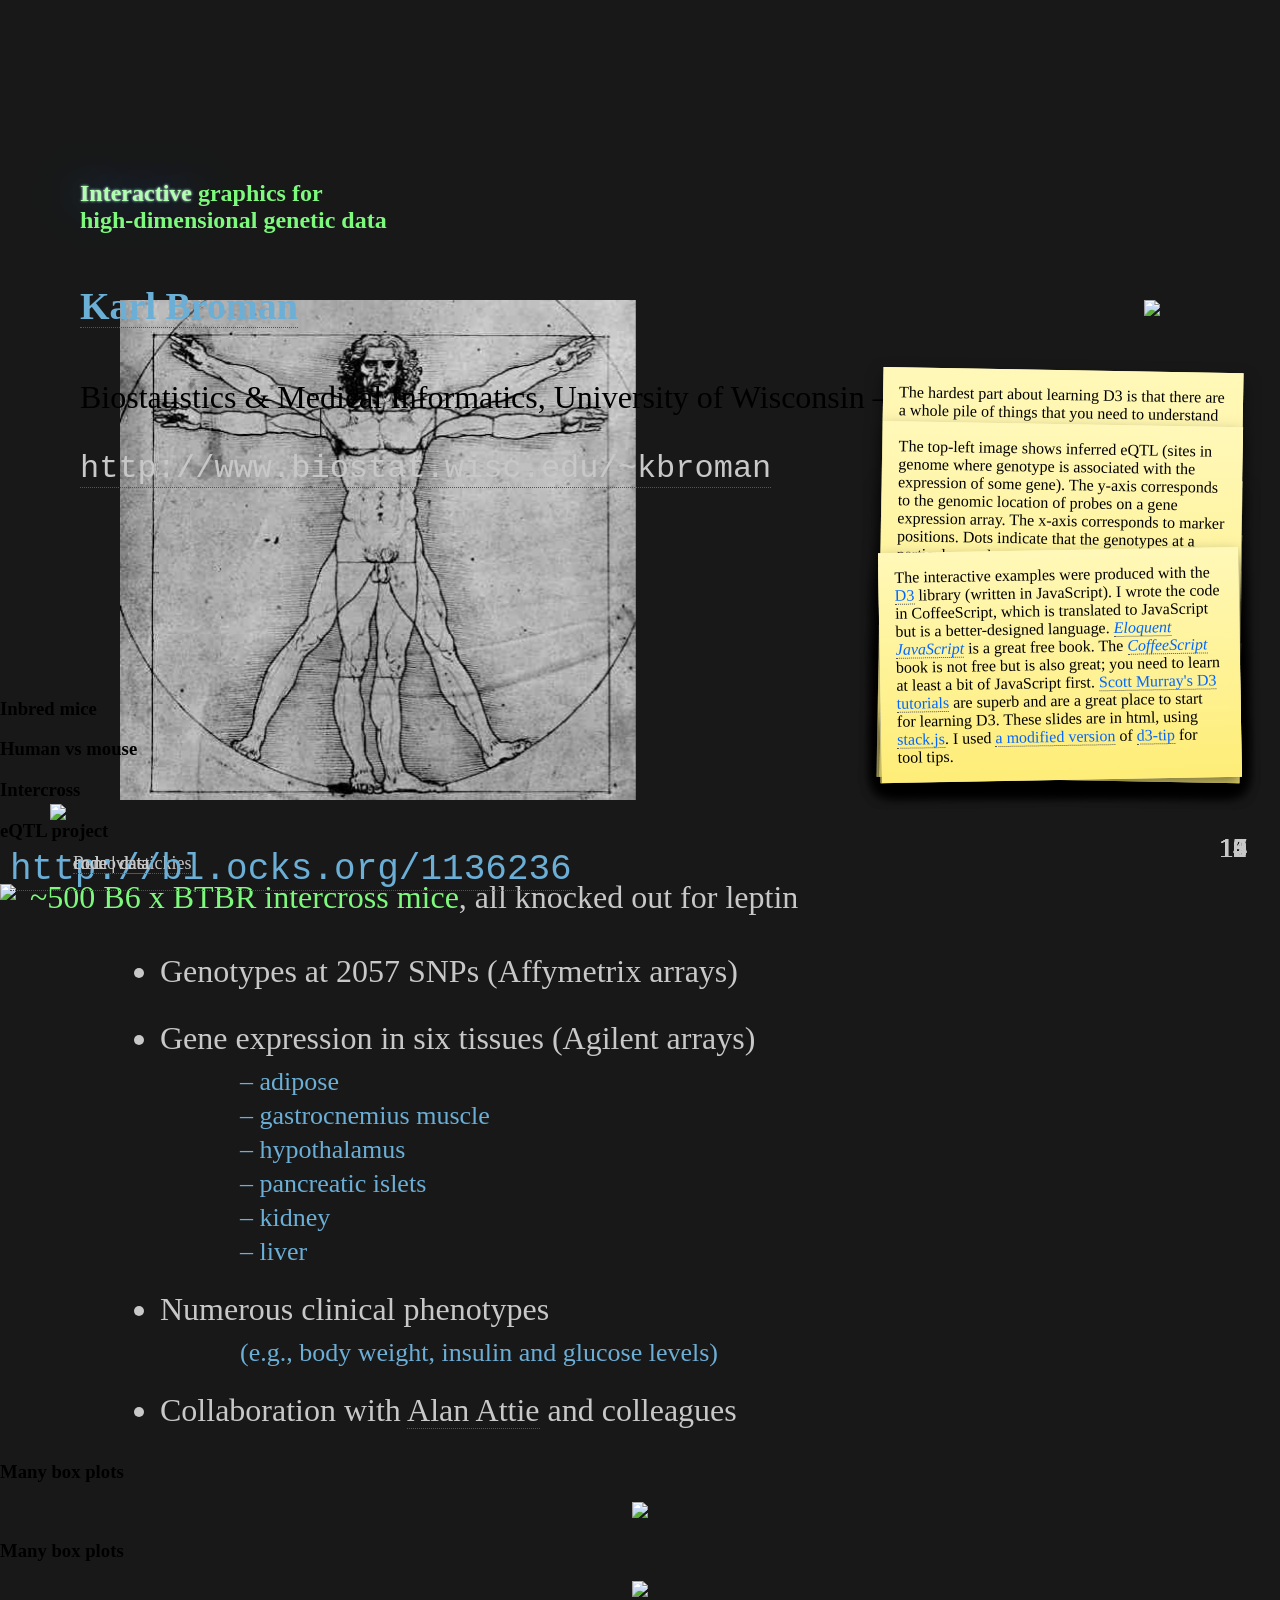
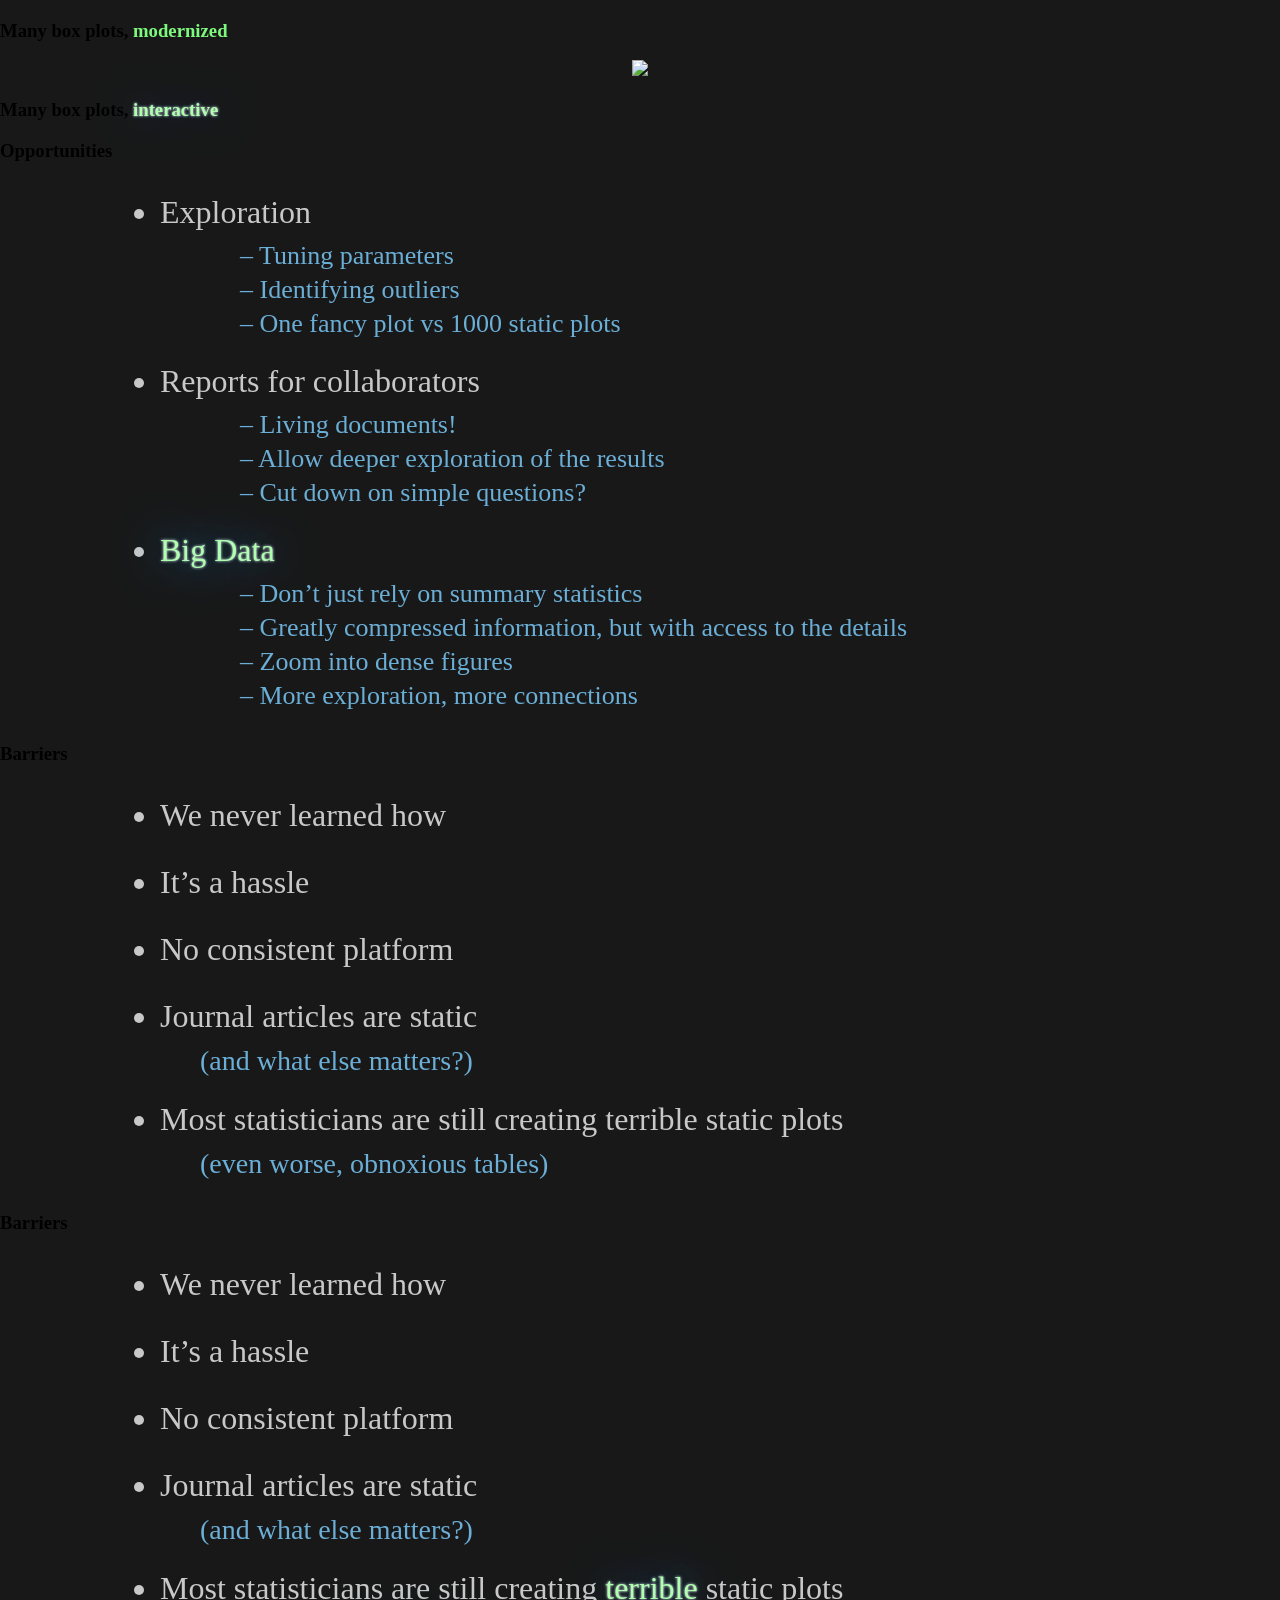
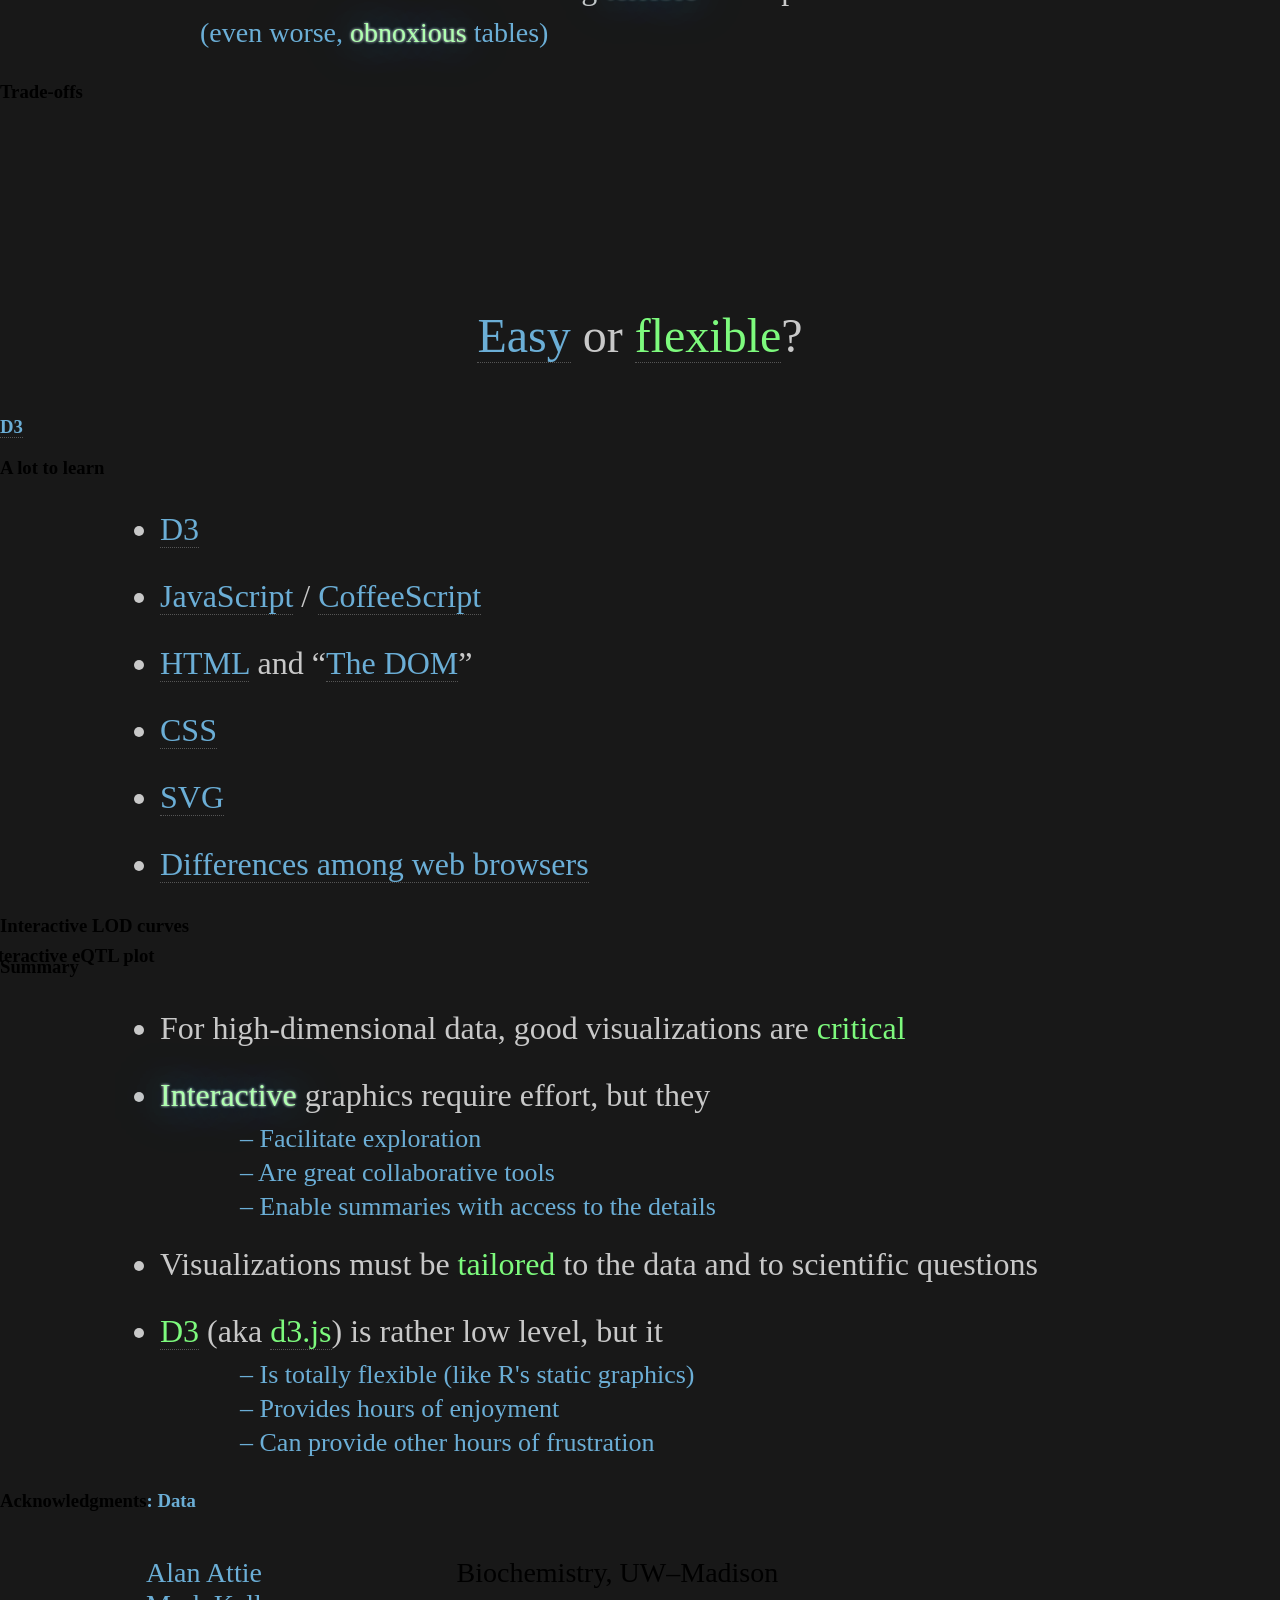
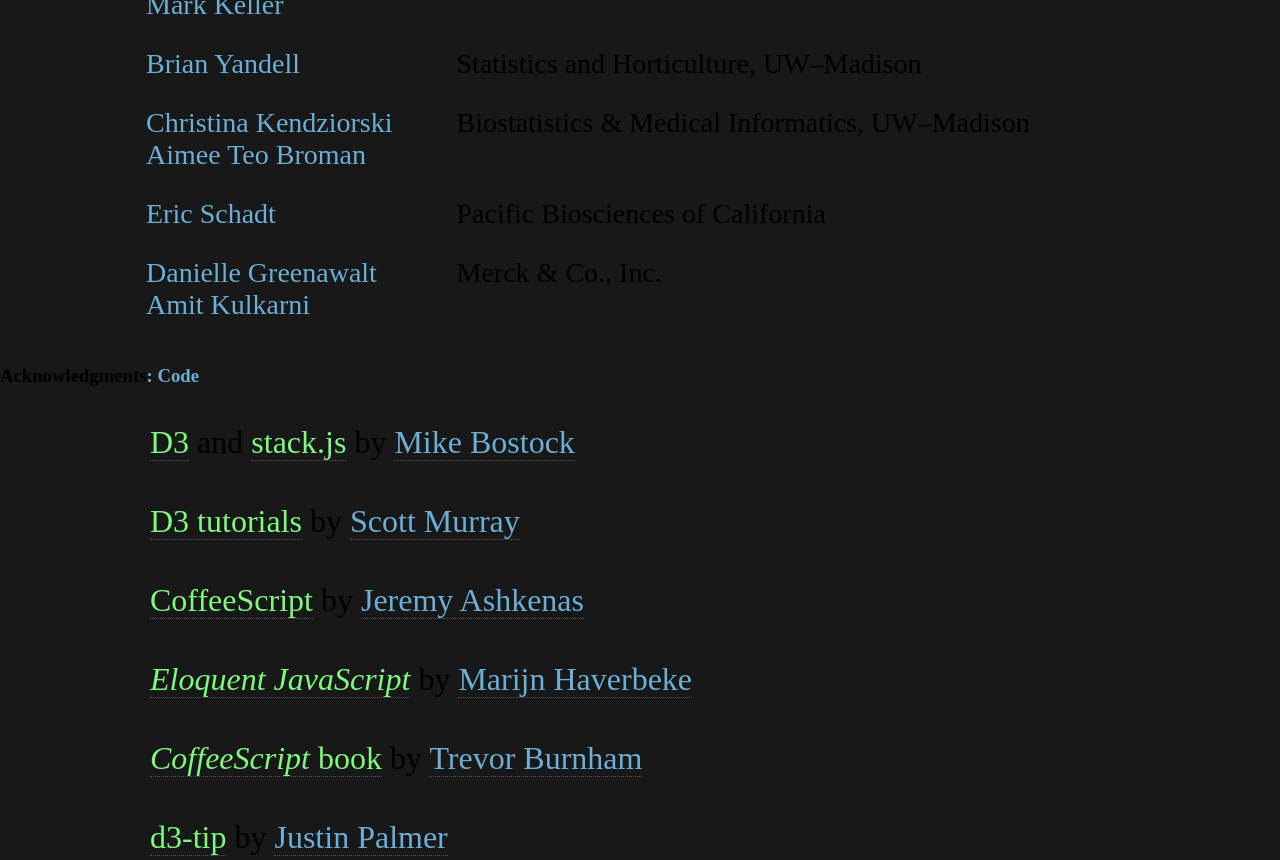
==== commit 381fd780: "Color change" ====
--- a/index.html
+++ b/index.html
@@ -182,7 +182,7 @@
   <li>Collaboration with <a
   href="http://www.biochem.wisc.edu/faculty/attie/" class="gray">Alan Attie</a> and colleagues</li>
 
-</ul>       
+</ul>
 
 
 
@@ -542,8 +542,8 @@
 <h3>Summary</h3>
 
 <ul class="tight">
-  <li>For high-dimensional data, <font
-  class="highlight">good visualizations are critical</font></li>
+  <li>For high-dimensional data, good visualizations are <font
+  class="highlight">critical</font></li>
 
   <li><font class="glow">Interactive</font> graphics
   require effort, but they</li>
@@ -573,7 +573,7 @@
 </aside>
 
 <p class="pg">16</p></section>
-      
+
 
 
 <section>
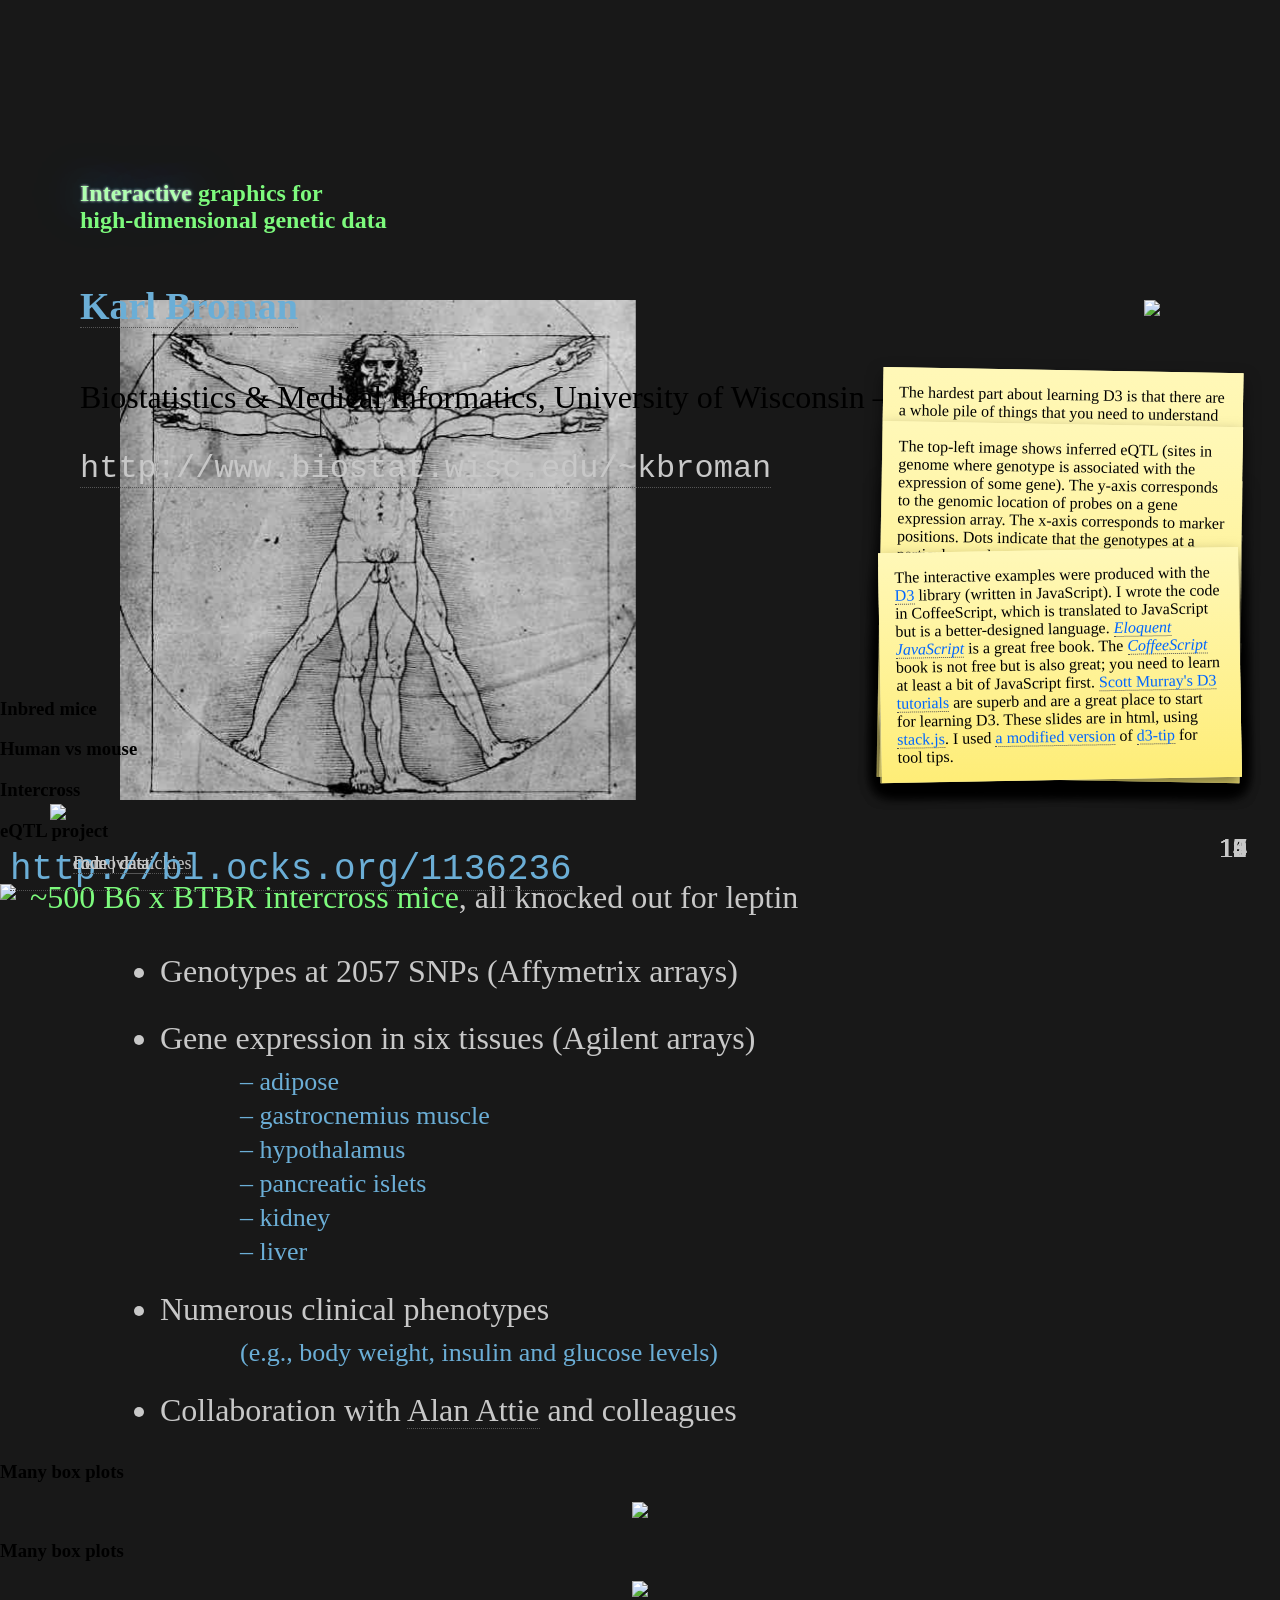
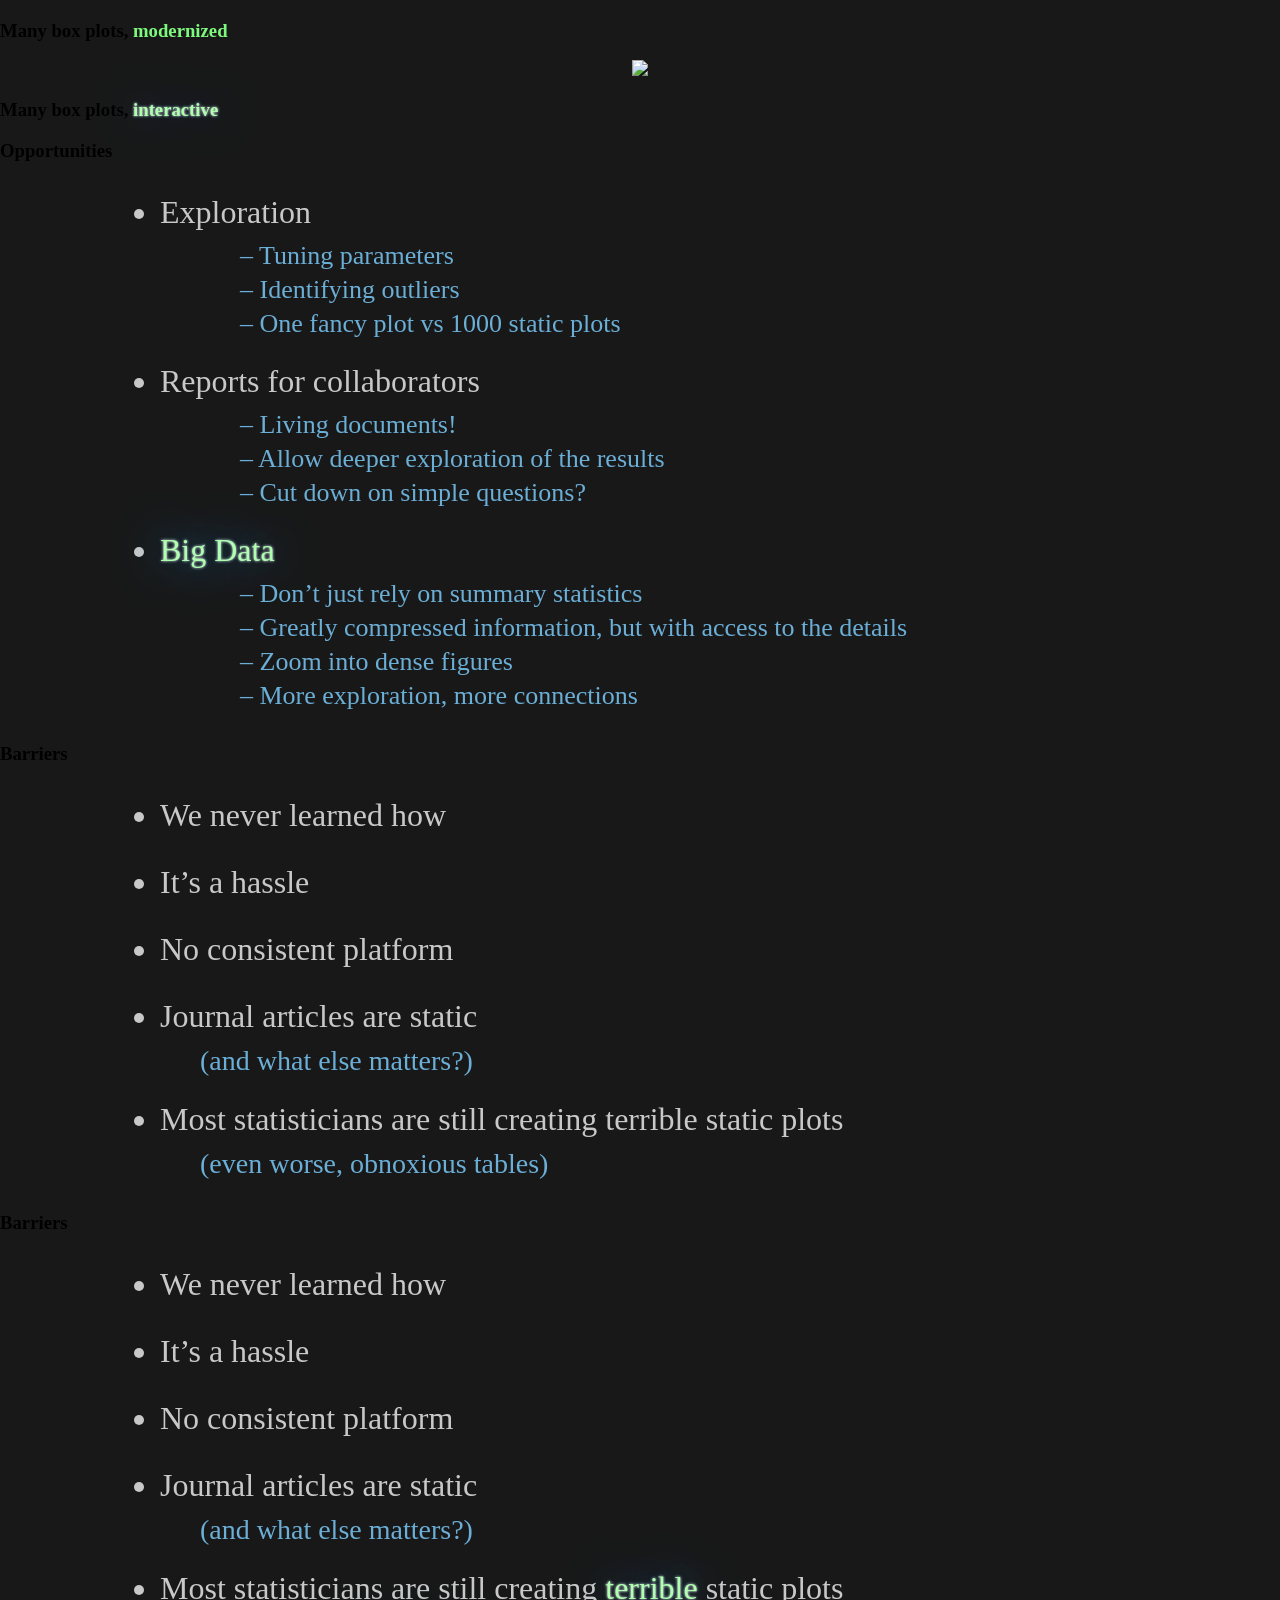
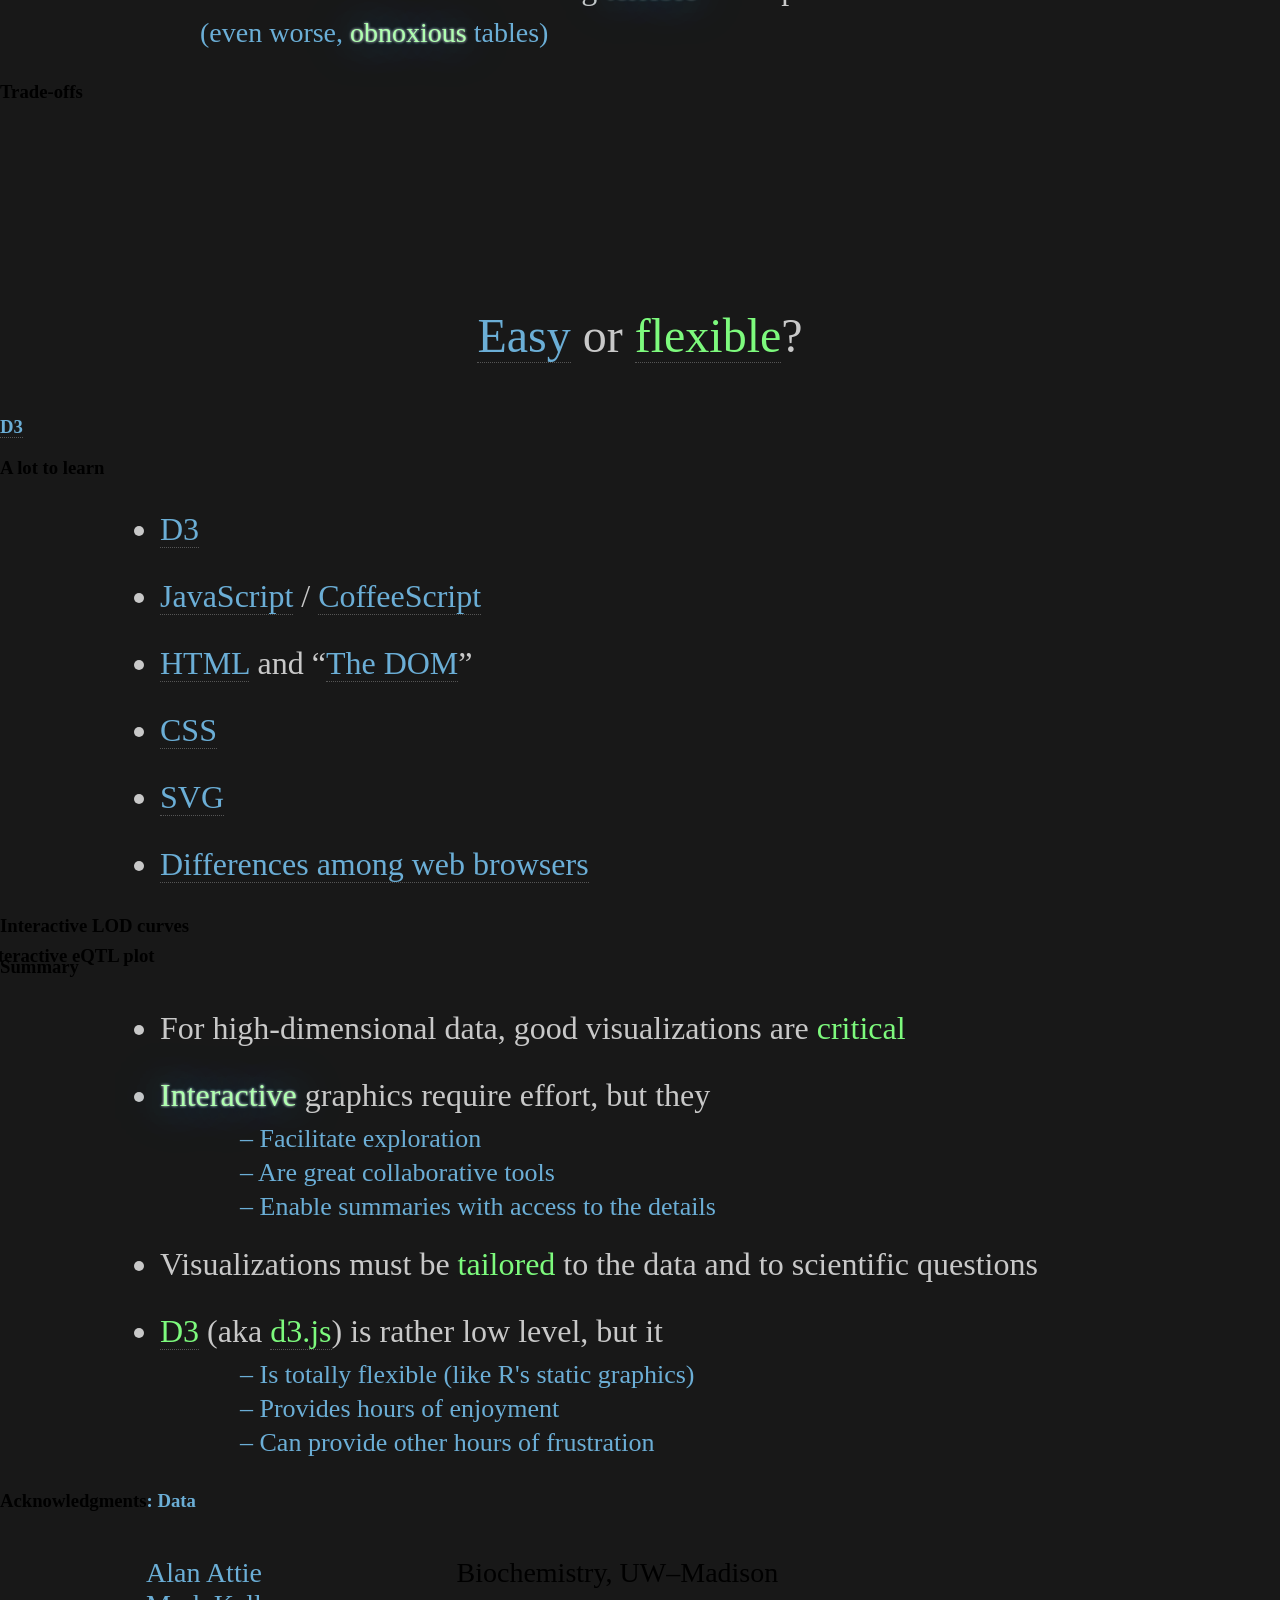
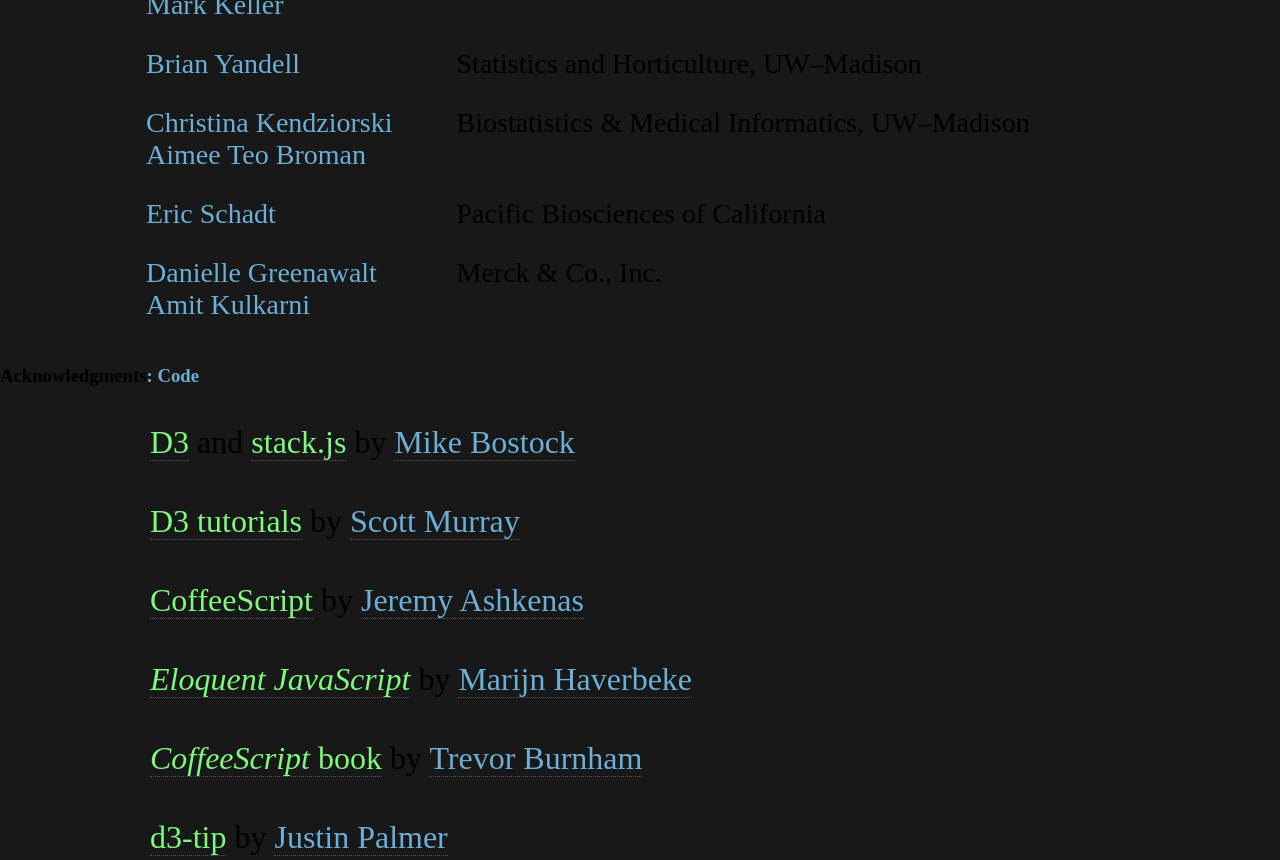
==== commit d5376bdd: "Fix page numbers" ====
--- a/index.html
+++ b/index.html
@@ -618,7 +618,7 @@
 Many people are involved in the study that led to this work.
 </aside>
 
-<p class="pg">16</p></section>
+<p class="pg">17</p></section>
 
 <section>
 <h3>Acknowledgments<font class="lowlight">: Code</font></h3>
@@ -658,7 +658,7 @@
 href="http://github.com/Caged/d3-tip">d3-tip</a> for tool tips.
 </aside>
 
-<p class="pg">17</p></section>
+<p class="pg">18</p></section>
 
 
 <script type="text/javascript" src="js/sperm.js"></script>
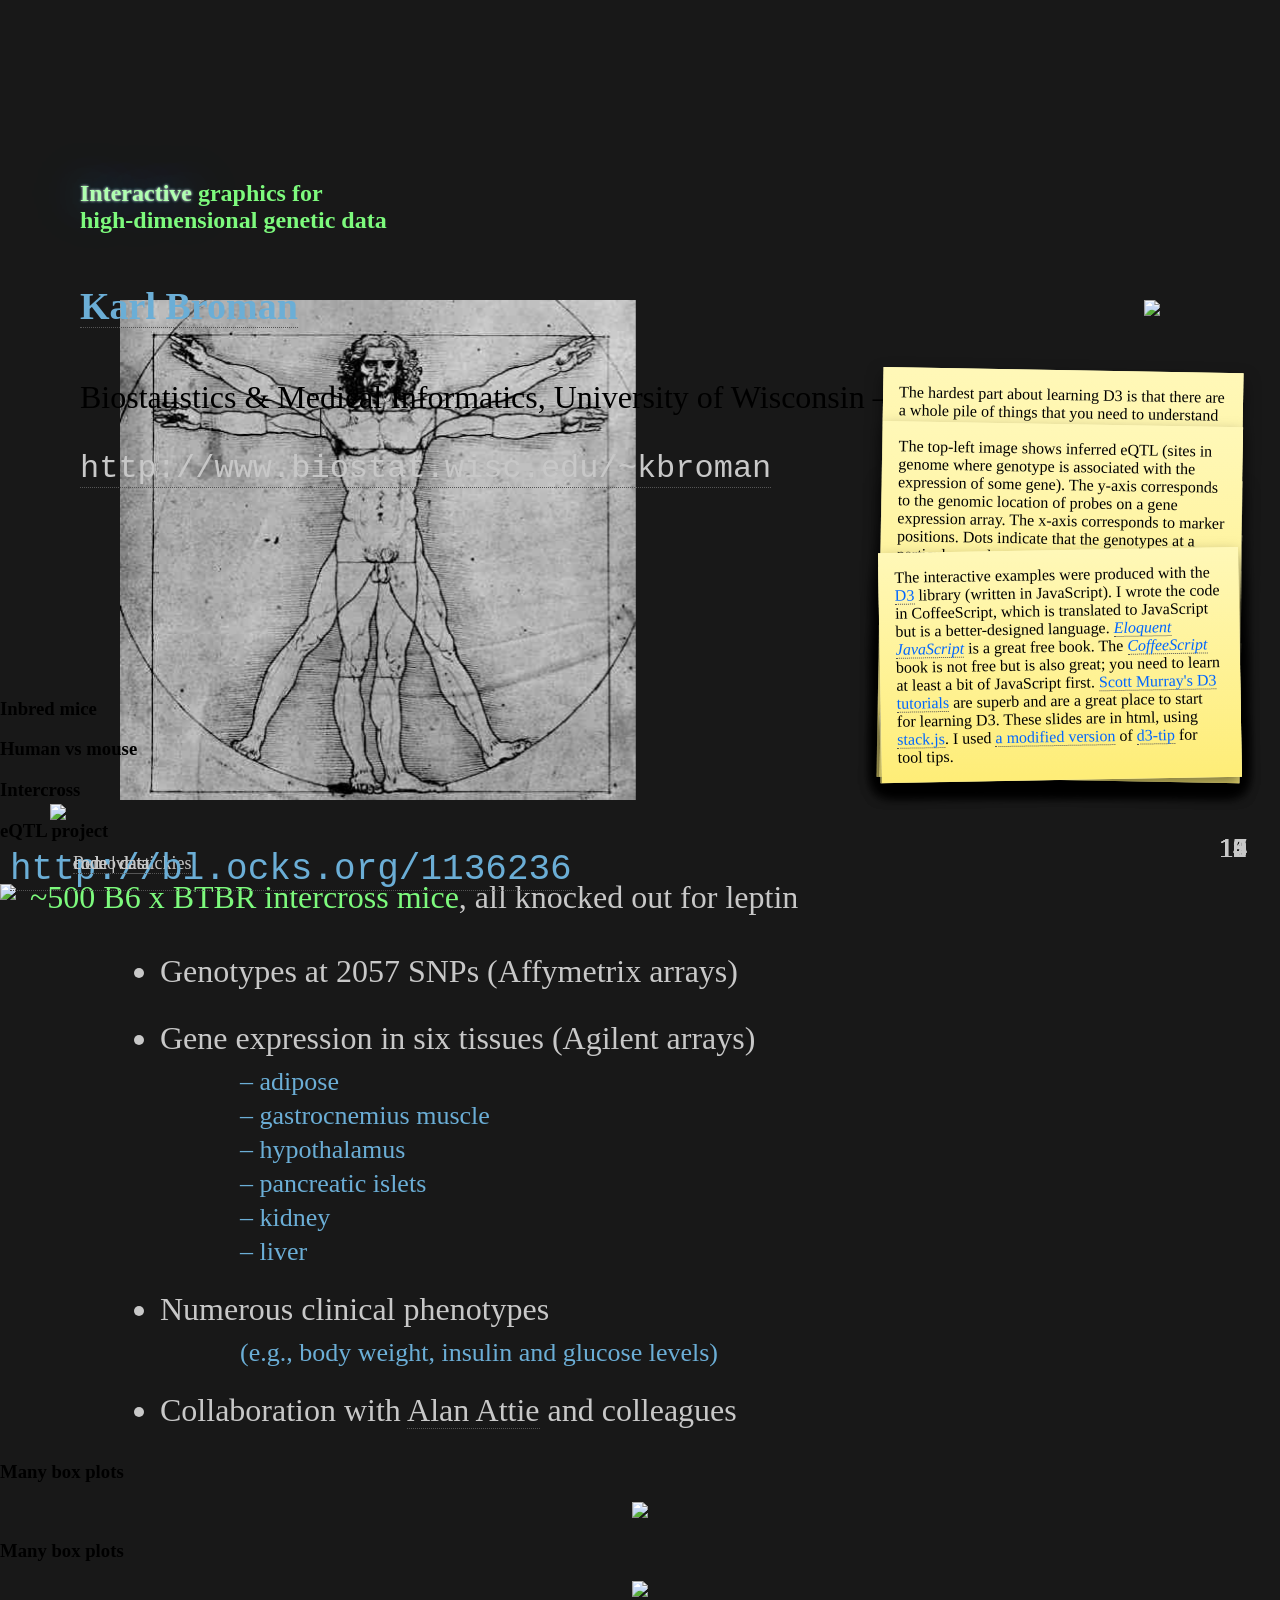
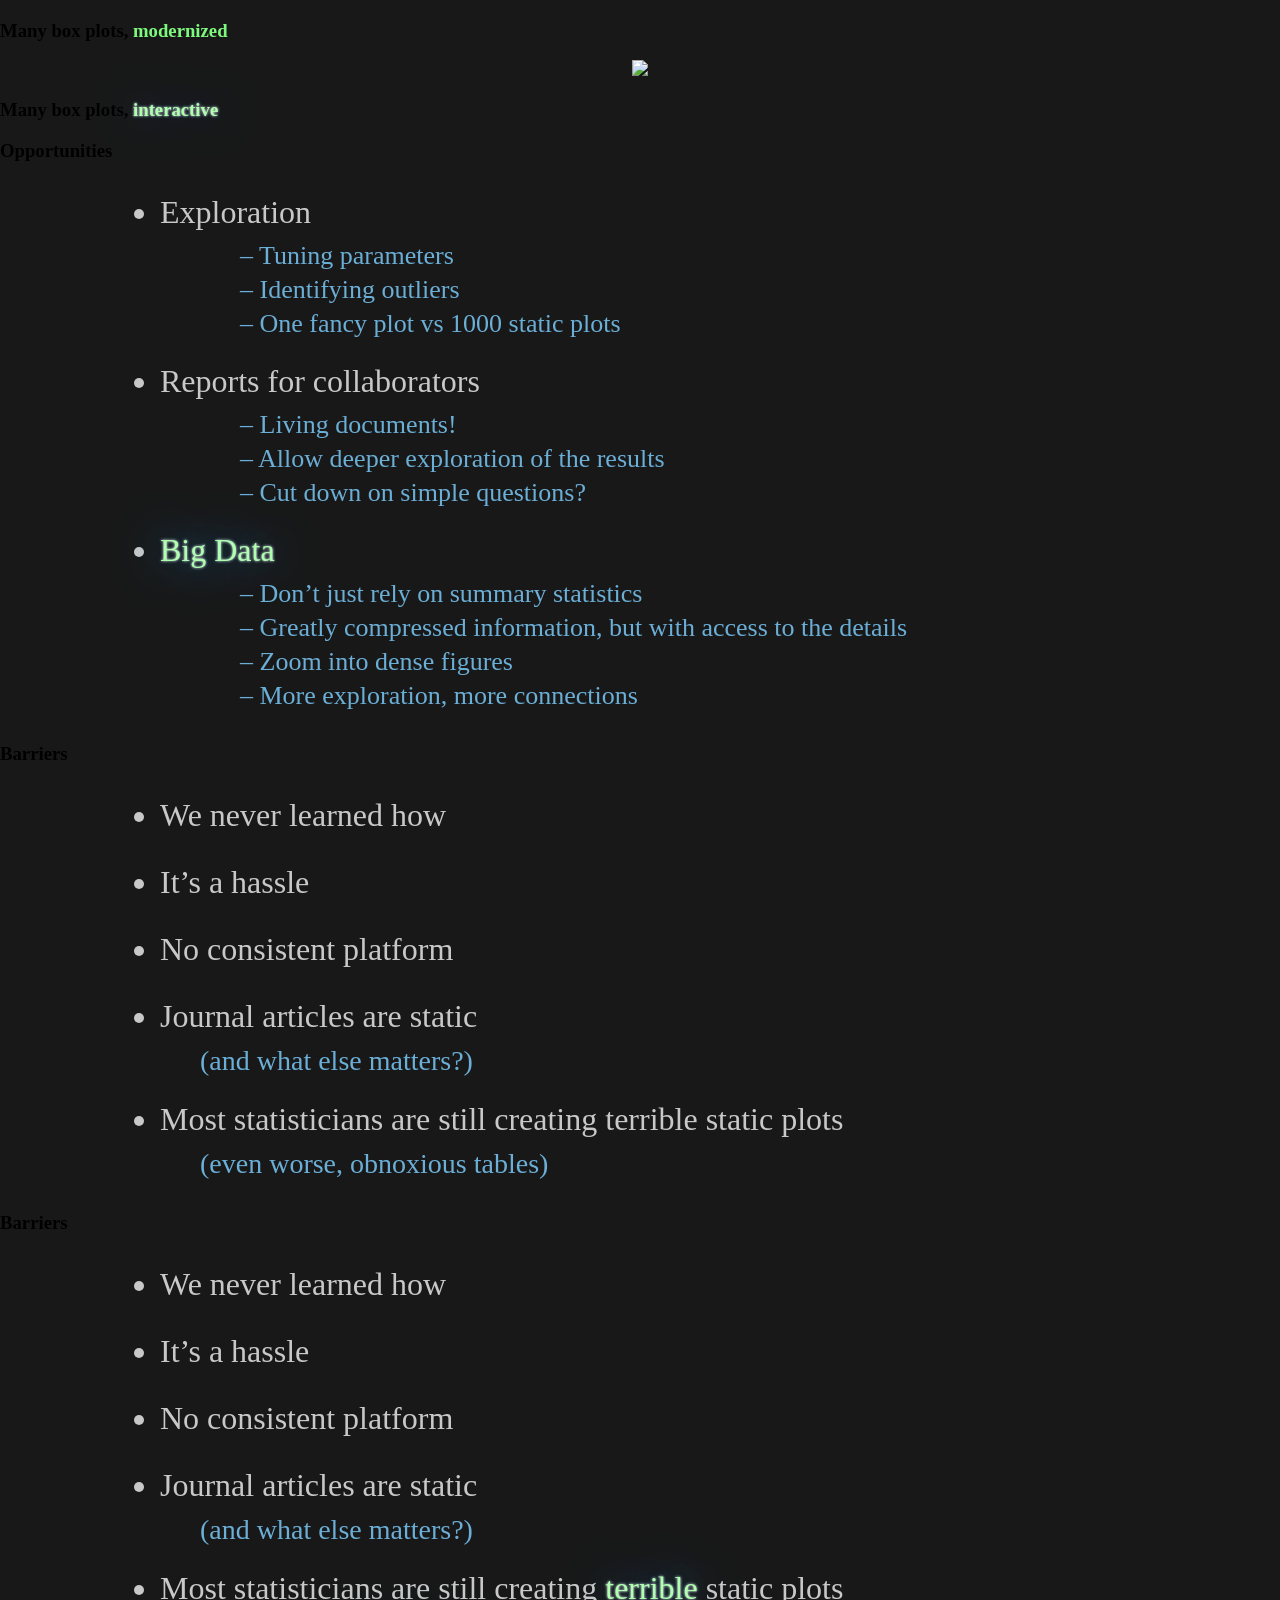
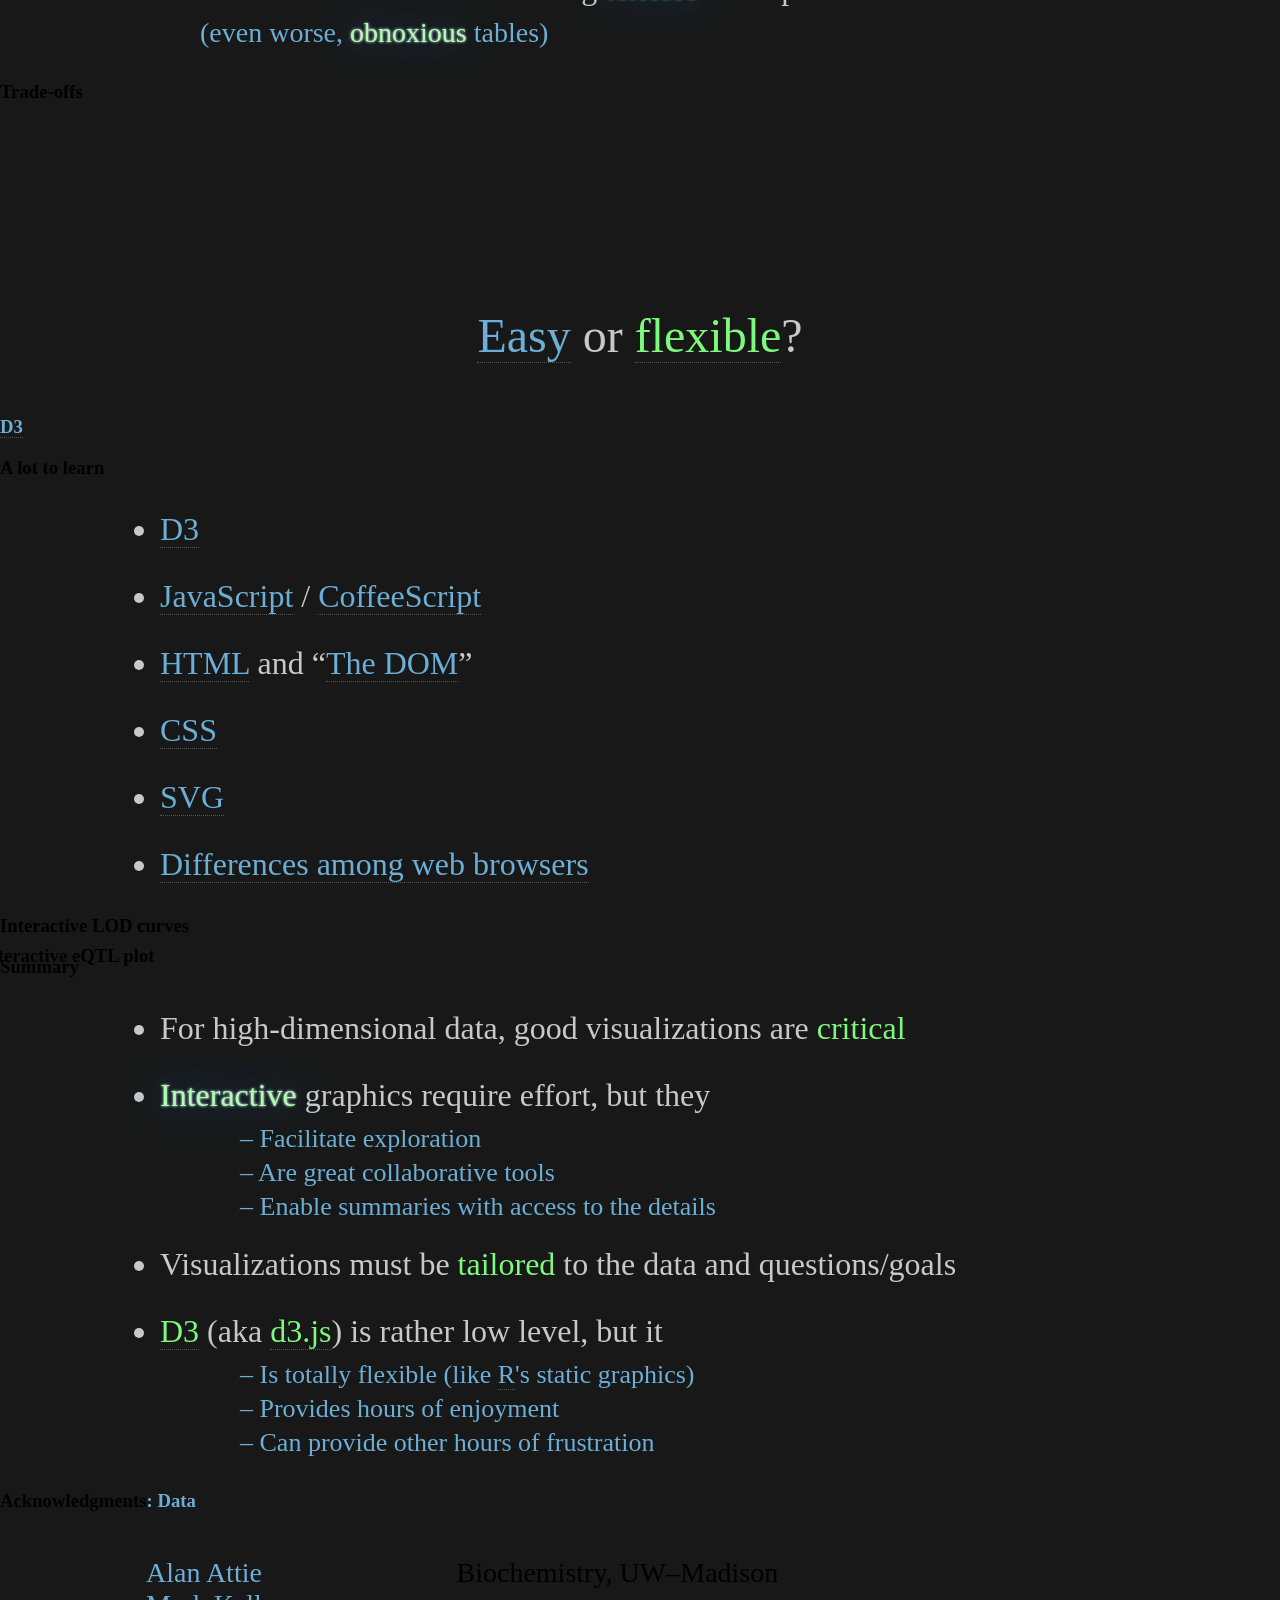
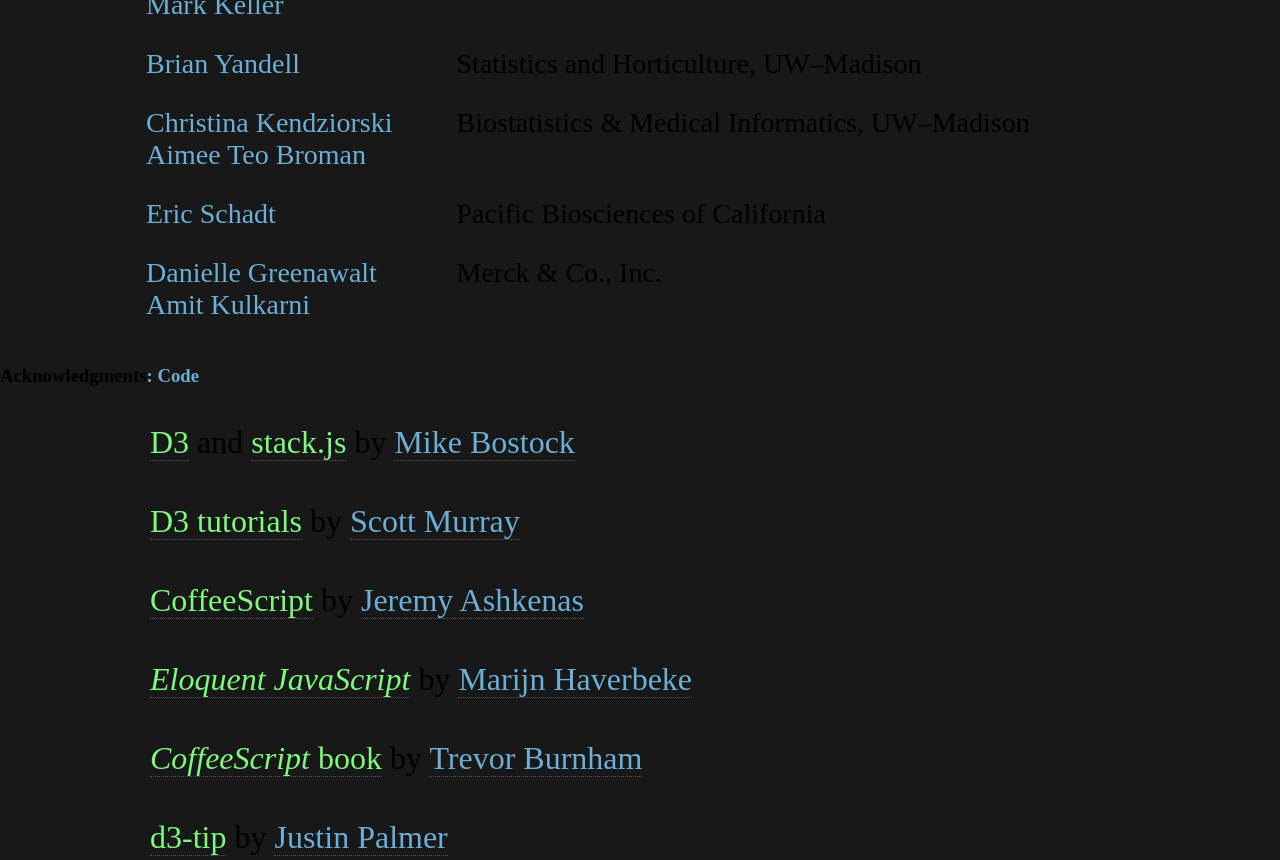
==== commit caab49b4: "Slight change in text; add link to R webpage" ====
--- a/index.html
+++ b/index.html
@@ -555,13 +555,13 @@
       </ul>
 
   <li>Visualizations must be <font
-  class="highlight">tailored</font> to the data and to scientific
-  questions
+  class="highlight">tailored</font> to the data and
+  questions/goals
 
   <li><a href="http://d3js.org" class="highlight">D3</a> (aka <a
   href="http://www.d3js.org" class="highlight">d3.js</a>) is rather low level, but it</li>
       <ul class="lowlight">
-        <li>Is totally flexible (like R's static graphics)</li>
+        <li>Is totally flexible (like <a href="http://www.r-project.org">R</a>'s static graphics)</li>
         <li>Provides hours of enjoyment</li>
         <li>Can provide other hours of frustration</li>
       </ul>
